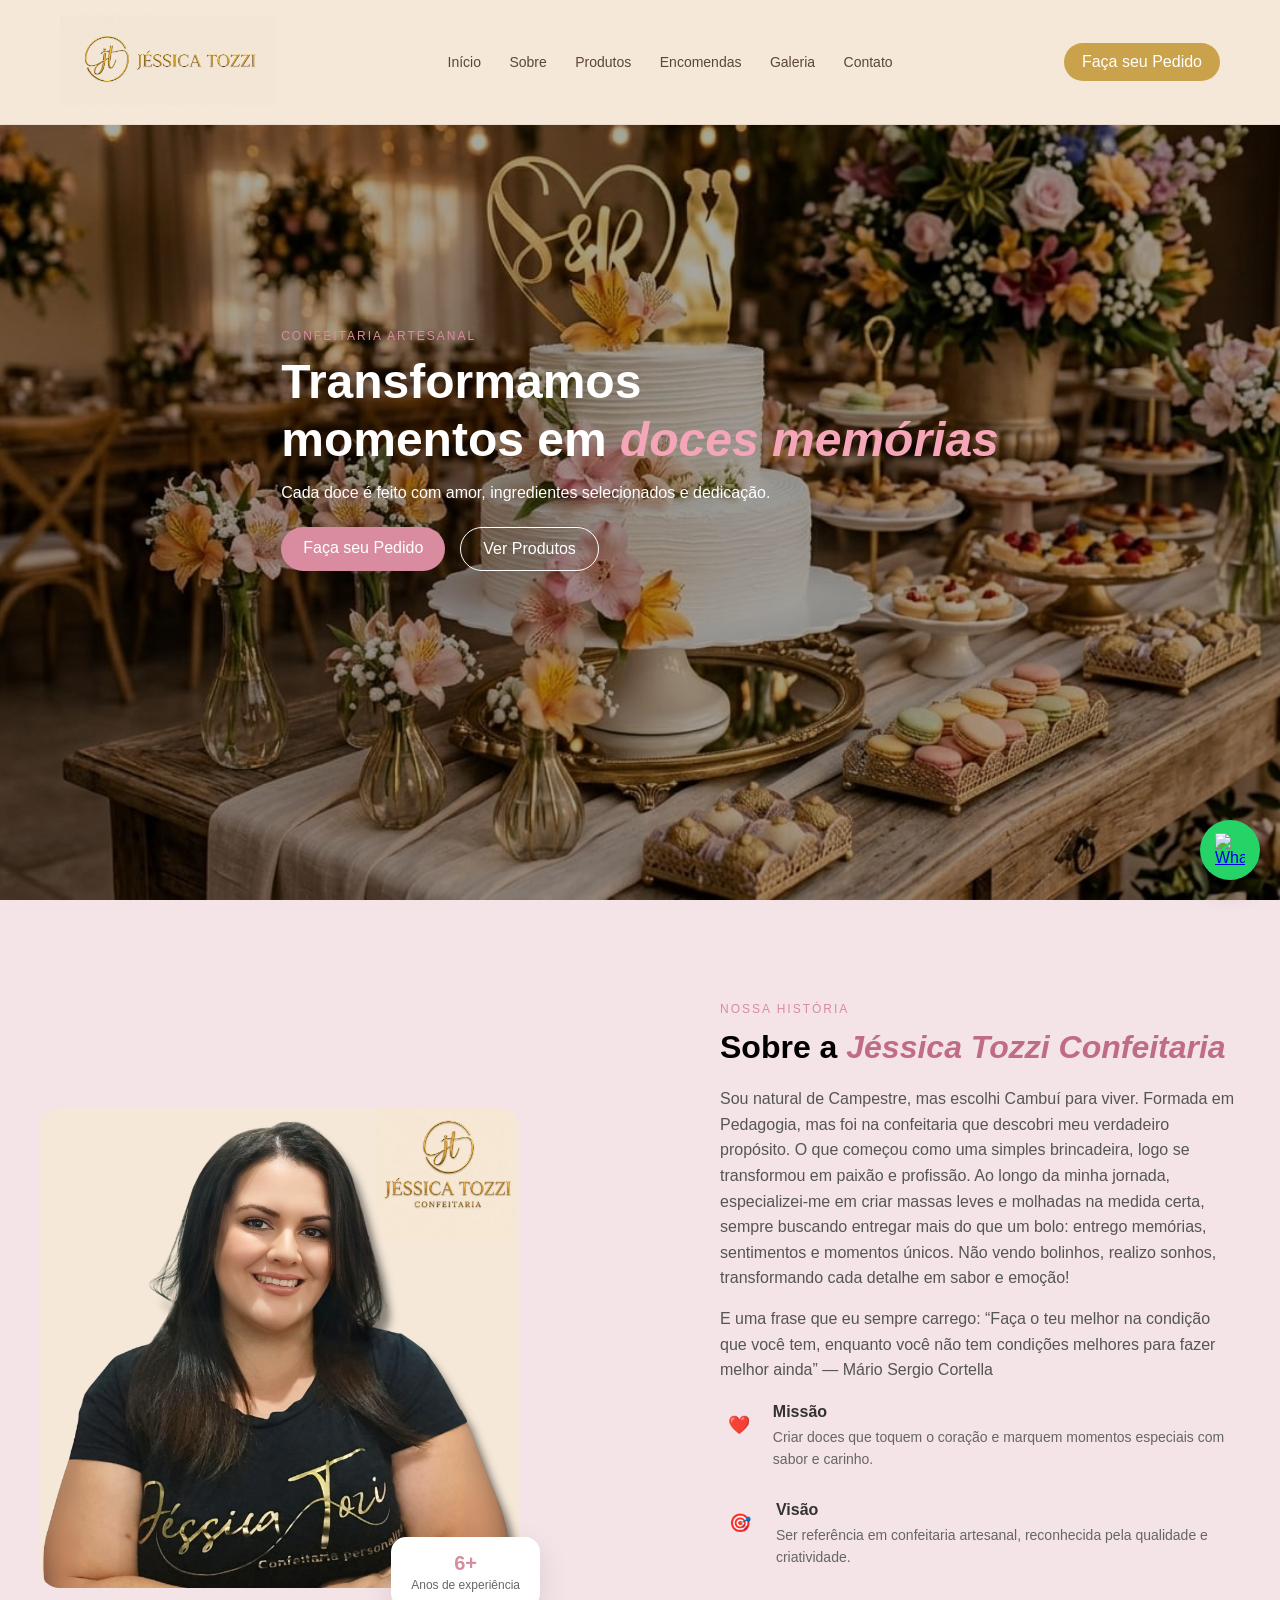
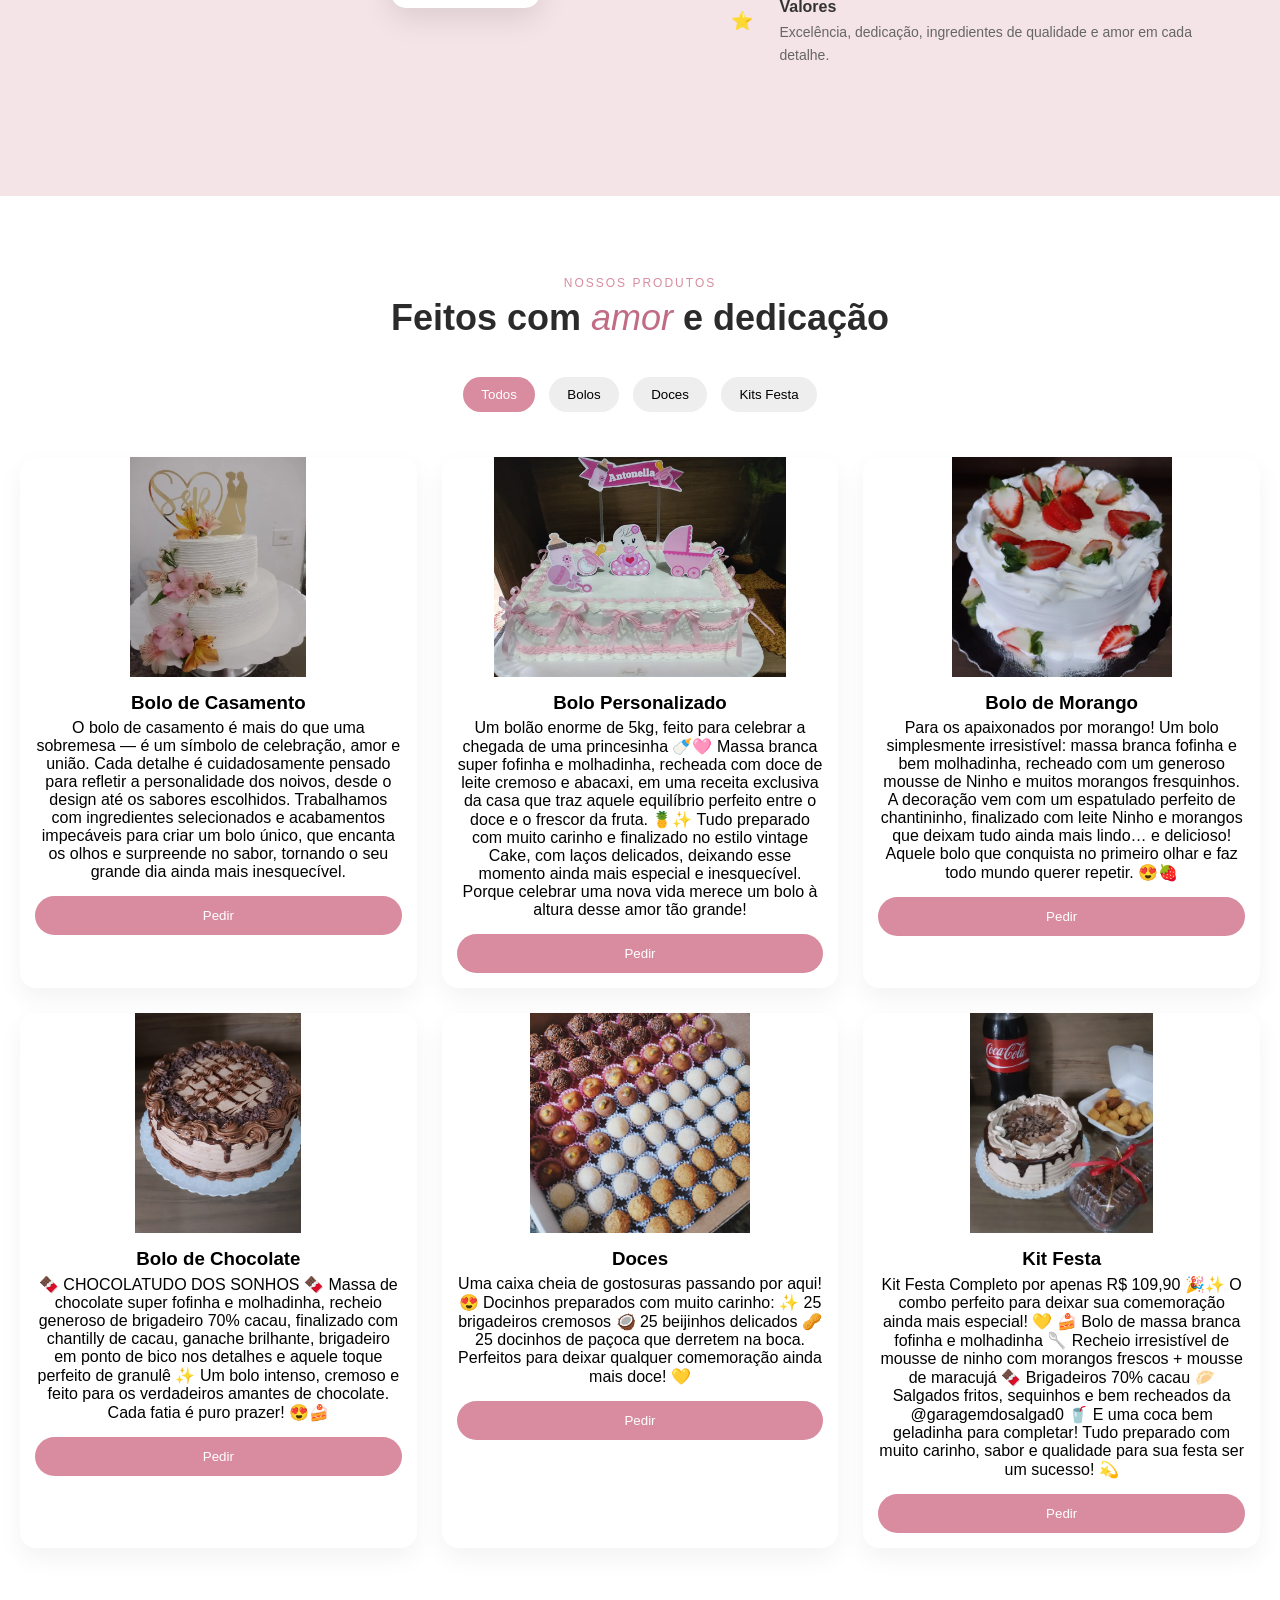
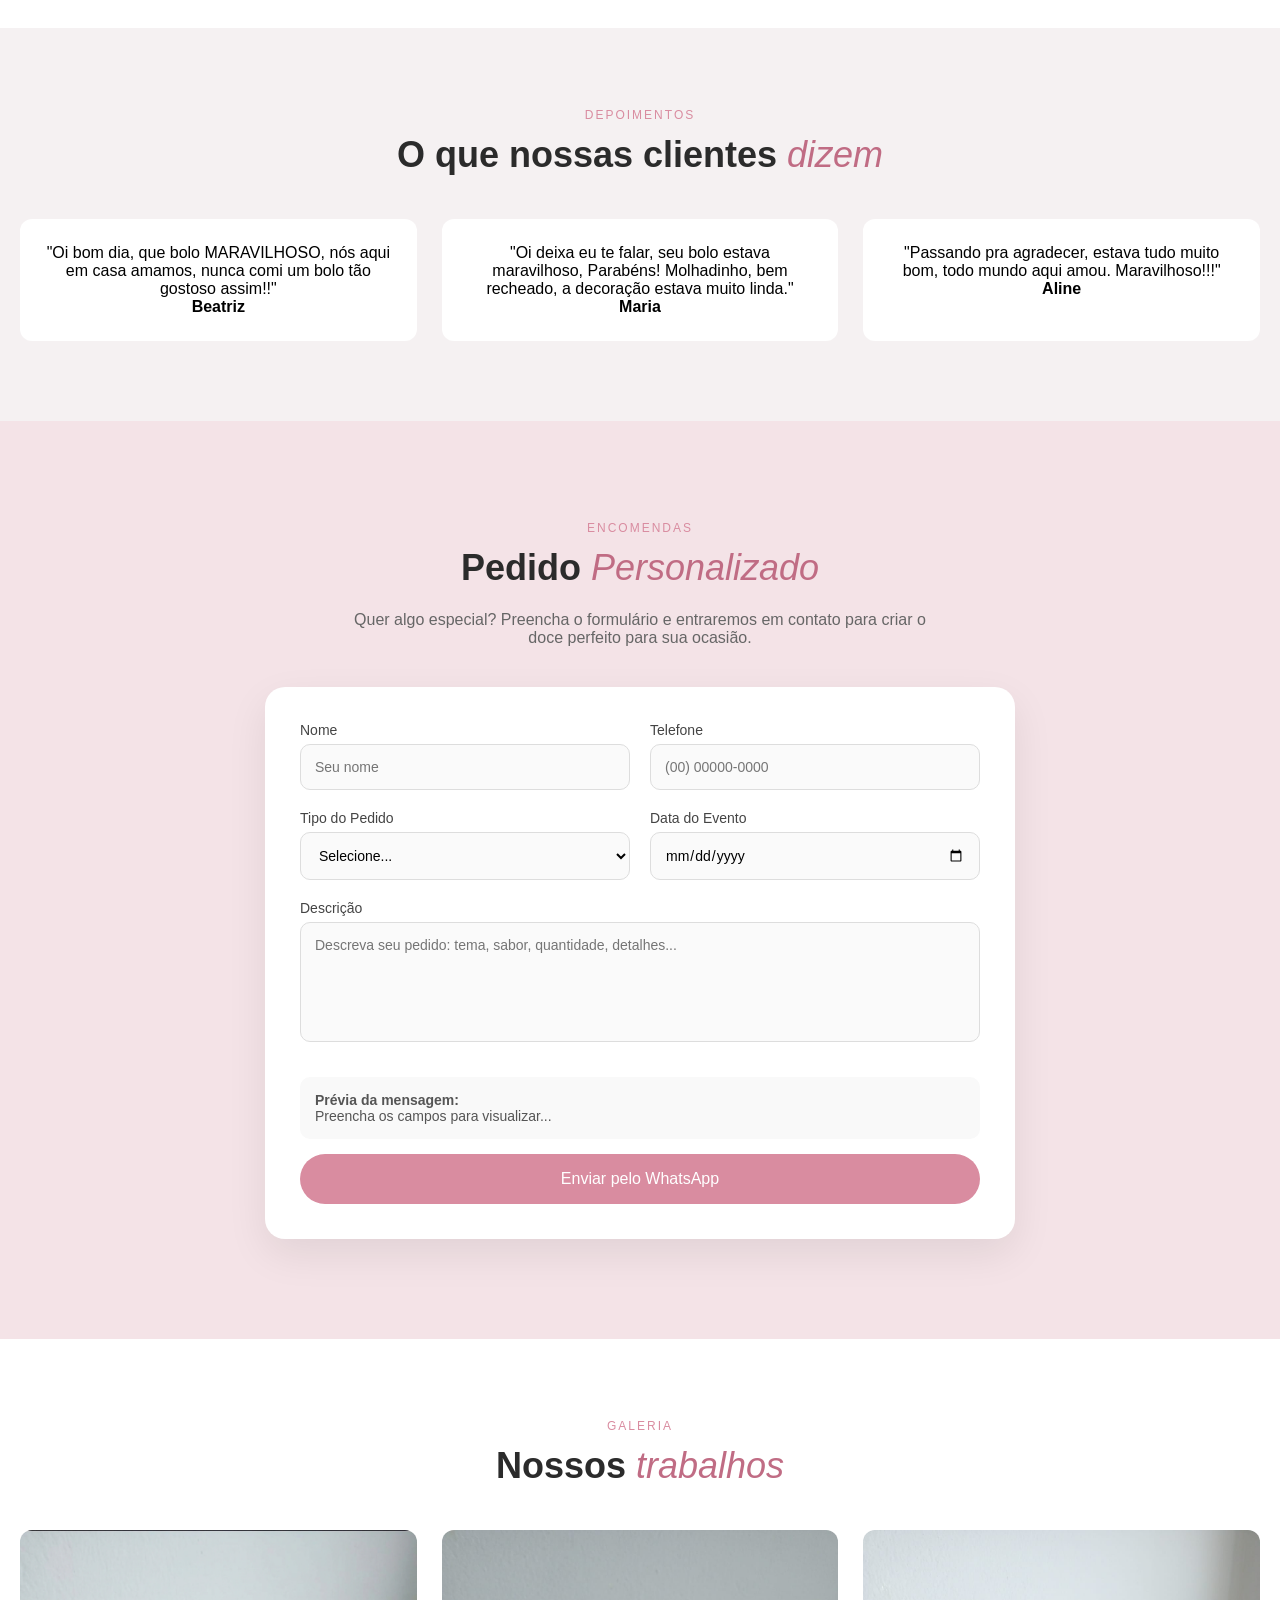
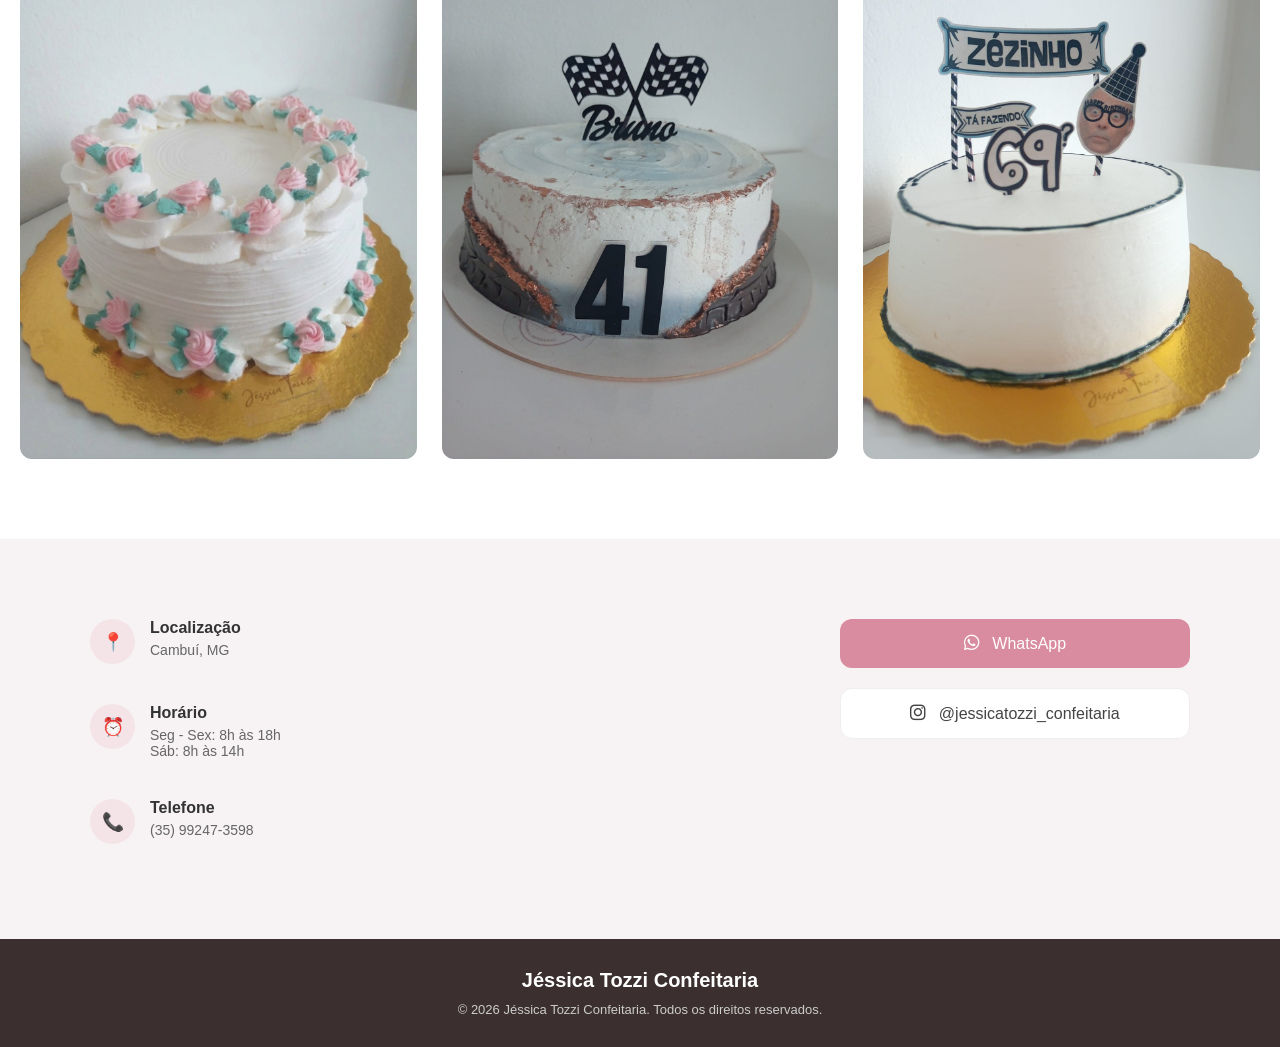
==== index.html @ d7d1e8eb "atualização de nome" ====
<!DOCTYPE html>
<html lang="pt-BR">
<head>
  <meta charset="UTF-8">
  <meta name="viewport" content="width=device-width, initial-scale=1.0">
  <title>Jéssica Tozi Confeitaria</title>

  <link rel="stylesheet" href="./assets/css/style.css">

  <link rel="stylesheet" href="https://cdnjs.cloudflare.com/ajax/libs/font-awesome/6.5.0/css/all.min.css">
</head>

<body>

<header class="header">
  <div class="container-header">
    <div class="logo">
  <img src="./assets/img/logo.jpeg" alt="Jéssica Tozi Confeitaria">
</div>

    <nav class="nav">
      <a href="#inicio">Início</a>
      <a href="#sobre">Sobre</a>
      <a href="#produtos">Produtos</a>
      <a href="#encomendas">Encomendas</a>
      <a href="#galeria">Galeria</a>
      <a href="#contato">Contato</a>
    </nav>

    <a href="https://wa.me/553592473598" target="_blank" class="btn-header">Faça seu Pedido</a>
  </div>
</header>

<section id="inicio" class="hero">
  <div class="overlay"></div>

  <div class="hero-content reveal">
    <p class="tag">CONFEITARIA ARTESANAL</p>

    <h1>Transformamos<br>momentos em <span>doces memórias</span></h1>

    <p class="sub">
      Cada doce é feito com amor, ingredientes selecionados e dedicação.
    </p>

    <div class="hero-buttons">
      <a href="https://wa.me/553592473598" target="_blank" class="btn-primary">Faça seu Pedido</a>
      <a href="#produtos" class="btn-outline">Ver Produtos</a>
    </div>
  </div>
</section>

<!-- SOBRE -->
<section id="sobre" class="sobre reveal">
  <div class="container sobre-content">

    <!-- IMAGEM -->
    <div class="sobre-img">
      <img src="./assets/img/jessica-tozzi-confeitaria3.png" alt="Confeiteira">

      <div class="badge">
        <strong>6+</strong>
        <span>Anos de experiência</span>
      </div>
    </div>

    <!-- TEXTO -->
    <div class="sobre-text">
      <p class="tag">NOSSA HISTÓRIA</p>

      <h2>
        Sobre a <span>Jéssica Tozzi Confeitaria</span>
      </h2>

      <p>
        Sou natural de Campestre, mas escolhi Cambuí para viver.
Formada em Pedagogia, mas foi na confeitaria que descobri meu verdadeiro propósito.
O que começou como uma simples brincadeira, logo se transformou em paixão e profissão.
Ao longo da minha jornada, especializei-me em criar massas leves e molhadas na medida certa, sempre buscando entregar mais do que um bolo: entrego memórias, sentimentos e momentos únicos.
Não vendo bolinhos, realizo sonhos, transformando cada detalhe em sabor e emoção!
      </p>

      <p>
        E uma frase que eu sempre carrego:
“Faça o teu melhor na condição que você tem, enquanto você não tem condições melhores para fazer melhor ainda” — Mário Sergio Cortella
      </p>

      <!-- ITENS -->
      <div class="info-box">

        <div class="info-item">
          <div class="icon">❤️</div>
          <div>
            <h4>Missão</h4>
            <p>Criar doces que toquem o coração e marquem momentos especiais com sabor e carinho.</p>
          </div>
        </div>

        <div class="info-item">
          <div class="icon">🎯</div>
          <div>
            <h4>Visão</h4>
            <p>Ser referência em confeitaria artesanal, reconhecida pela qualidade e criatividade.</p>
          </div>
        </div>

        <div class="info-item">
          <div class="icon">⭐</div>
          <div>
            <h4>Valores</h4>
            <p>Excelência, dedicação, ingredientes de qualidade e amor em cada detalhe.</p>
          </div>
        </div>

      </div>
    </div>

  </div>
</section>

<section id="produtos" class="produtos reveal">
  <div class="container">
  <p class="tag center">NOSSOS PRODUTOS</p>
<h2 class="titulo center">
  Feitos com <span>amor</span> e dedicação
</h2>

    <div class="filtros">
  <button class="filtro-btn active" data-filtro="todos">Todos</button>
  <button class="filtro-btn" data-filtro="bolos">Bolos</button>
  <button class="filtro-btn" data-filtro="doces">Doces</button>
  <button class="filtro-btn" data-filtro="kits">Kits Festa</button>
</div>

    <div class="grid">
      <div class="card" data-categoria="bolos">
        <img src="./assets/img/bolos/bolo-casamento.jpg">
        <h3>Bolo de Casamento</h3>
        <p>O bolo de casamento é mais do que uma sobremesa — é um símbolo de celebração, amor e união. Cada detalhe é cuidadosamente pensado para refletir a personalidade dos noivos, desde o design até os sabores escolhidos. Trabalhamos com ingredientes selecionados e acabamentos impecáveis para criar um bolo único, que encanta os olhos e surpreende no sabor, tornando o seu grande dia ainda mais inesquecível.</p>
        <a href="https://wa.me/553592473598" target="_blank">
          <button>Pedir</button>
        </a>
      </div>

      <div class="card" data-categoria="bolos">
        <img src="./assets/img/bolos/bolo-personalizado.jpg">
        <h3>Bolo Personalizado</h3>
        <p>Um bolão enorme de 5kg, feito para celebrar a chegada de uma princesinha 🍼🩷
Massa branca super fofinha e molhadinha, recheada com doce de leite cremoso e abacaxi, em uma receita exclusiva da casa que traz aquele equilíbrio perfeito entre o doce e o frescor da fruta. 🍍✨
Tudo preparado com muito carinho e finalizado no estilo vintage Cake, com laços delicados, deixando esse momento ainda mais especial e inesquecível.
Porque celebrar uma nova vida merece um bolo à altura desse amor tão grande!</p>
        <a href="https://wa.me/553592473598" target="_blank">
          <button>Pedir</button>
        </a>
      </div>


      <div class="card" data-categoria="bolos">
        <img src="./assets/img/bolos/bolo-morango.jpg">
        <h3>Bolo de Morango</h3>
        <p>Para os apaixonados por morango!
Um bolo simplesmente irresistível: massa branca fofinha e bem molhadinha, recheado com um generoso mousse de Ninho e muitos morangos fresquinhos.
A decoração vem com um espatulado perfeito de chantininho, finalizado com leite Ninho e morangos que deixam tudo ainda mais lindo… e delicioso!
Aquele bolo que conquista no primeiro olhar e faz todo mundo querer repetir. 😍🍓</p>
        <a href="https://wa.me/553592473598" target="_blank">
          <button>Pedir</button>
        </a>
      </div>

      <div class="card" data-categoria="bolos">
        <img src="./assets/img/bolos/bolo-chocolate.jpg">
        <h3>Bolo de Chocolate</h3>
        <p>🍫 CHOCOLATUDO DOS SONHOS 🍫
Massa de chocolate super fofinha e molhadinha, recheio generoso de brigadeiro 70% cacau, finalizado com chantilly de cacau, ganache brilhante, brigadeiro em ponto de bico nos detalhes e aquele toque perfeito de granulê ✨
Um bolo intenso, cremoso e feito para os verdadeiros amantes de chocolate. Cada fatia é puro prazer! 😍🍰</p>
        <a href="https://wa.me/553592473598" target="_blank">
          <button>Pedir</button>
        </a>
      </div>

        <div class="card" data-categoria="doces">
        <img src="./assets/img/doces/doces2.jpg">
        <h3>Doces</h3>
        <p>Uma caixa cheia de gostosuras passando por aqui! 😍
Docinhos preparados com muito carinho:
✨ 25 brigadeiros cremosos
🥥 25 beijinhos delicados
🥜 25 docinhos de paçoca que derretem na boca.
Perfeitos para deixar qualquer comemoração ainda mais doce! 💛</p>
        <a href="https://wa.me/553592473598" target="_blank">
          <button>Pedir</button>
        </a>
      </div>

      <div class="card" data-categoria="kits">
        <img src="./assets/img/kit-festa/kit-festa.jpg">
        <h3>Kit Festa</h3>
        <p>Kit Festa Completo por apenas R$ 109,90 🎉✨
O combo perfeito para deixar sua comemoração ainda mais especial! 💛
🍰 Bolo de massa branca fofinha e molhadinha
🥄 Recheio irresistível de mousse de ninho com morangos frescos + mousse de maracujá
🍫 Brigadeiros 70% cacau
🥟 Salgados fritos, sequinhos e bem recheados da @garagemdosalgad0
🥤 E uma coca bem geladinha para completar!
Tudo preparado com muito carinho, sabor e qualidade para sua festa ser um sucesso! 💫</p>
        <a href="https://wa.me/553592473598" target="_blank">
          <button>Pedir</button>
        </a>
      </div>
    </div>
  </div>
</section>

<section class="depoimentos reveal">
  <div class="container">
    <P class="tag center">DEPOIMENTOS</P>
    <h2 class="titulo center">
  O que nossas clientes <span>dizem</span> 
</h2>

    <div class="grid">
      <div class="depoimento-card">
        <p>"Oi bom dia, que bolo MARAVILHOSO, nós aqui em casa amamos, nunca comi um bolo tão gostoso assim!!"</p>
        <strong>Beatriz</strong>
      </div>

      <div class="depoimento-card">
        <p>"Oi deixa eu te falar, seu bolo estava maravilhoso, Parabéns! Molhadinho, bem recheado, a decoração estava muito linda."</p>
        <strong>Maria</strong>
      </div>

      <div class="depoimento-card">
        <p>"Passando pra agradecer, estava tudo muito bom, todo mundo aqui amou. Maravilhoso!!!"</p>
        <strong>Aline</strong>
      </div>
    </div>
  </div>
</section>

<section id="encomendas" class="encomendas reveal">
  <div class="container">

    <p class="tag center">ENCOMENDAS</p>
    <h2 class="titulo center">Pedido <span>Personalizado</span></h2>

    <p class="sub center">
      Quer algo especial? Preencha o formulário e entraremos em contato para criar o doce perfeito para sua ocasião.
    </p>

<form class="form">

  <div class="form-row">
    <div class="input-group">
      <label>Nome</label>
      <input type="text" id="nome" placeholder="Seu nome">
    </div>

    <div class="input-group">
      <label>Telefone</label>
      <input type="tel" id="telefone" placeholder="(00) 00000-0000">
    </div>
  </div>

  <div class="form-row">
    <div class="input-group">
      <label>Tipo do Pedido</label>
      <select id="tipo">
        <option value="">Selecione...</option>
        <option>Bolo</option>
        <option>Doces</option>
        <option>Kits</option>
      </select>
    </div>

    <div class="input-group">
      <label>Data do Evento</label>
      <input type="date" id="data">
    </div>
  </div>

  <div class="input-group">
    <label>Descrição</label>
    <textarea id="descricao" placeholder="Descreva seu pedido: tema, sabor, quantidade, detalhes..."></textarea>
  </div>

  <!-- PREVIEW DA MENSAGEM -->
  <div id="preview" style="
    margin: 15px 0;
    padding: 15px;
    background: #f9f9f9;
    border-radius: 10px;
    font-size: 14px;
    color: #555;
    text-align: left;
  ">
    <strong>Prévia da mensagem:</strong><br>
    Preencha os campos para visualizar...
  </div>

  <button type="button" class="btn-form" onclick="enviarWhatsApp()">
    Enviar pelo WhatsApp
  </button>

</form>

  </div>
</section>

<section id="galeria" class="galeria reveal">
  <div class="container">
    <p class="tag center">GALERIA</p>
    <h2 class="titulo center">Nossos <span>trabalhos</span></h2>

    <div class="grid">
      <img src="./assets/img/nossos-trabalhos/bolo-flor.png">
      <img src="./assets/img/nossos-trabalhos/bolo2.jpeg">
      <img src="./assets/img/nossos-trabalhos/bolo4.jpeg">
    </div>
  </div>
</section>

<a href="https://wa.me/553592473598?text=Olá,%20gostaria%20de%20fazer%20um%20pedido!" 
   class="whatsapp-float" 
   target="_blank">

  <img src="https://cdn-icons-png.flaticon.com/512/733/733585.png" alt="WhatsApp">

</a>

<!-- CONTATO -->
<section id="contato" class="contato reveal">
  <div class="container contato-content">

    <!-- LADO ESQUERDO -->
    <div class="contato-info">

      <div class="info-item">
        <div class="icon">📍</div>
        <div>
          <h4>Localização</h4>
          <p>Cambuí, MG</p>
        </div>
      </div>

      <div class="info-item">
        <div class="icon">⏰</div>
        <div>
          <h4>Horário</h4>
          <p>Seg - Sex: 8h às 18h</p>
          <p>Sáb: 8h às 14h</p>
        </div>
      </div>

      <div class="info-item">
        <div class="icon">📞</div>
        <div>
          <h4>Telefone</h4>
          <p>(35) 99247-3598</p>
        </div>
      </div>

    </div>

    <!-- LADO DIREITO -->
    <div class="contato-acoes">

      <a href="https://wa.me/5535992473598" target="_blank" class="btn-whatsapp">
  <i class="fa-brands fa-whatsapp"></i> WhatsApp
</a>

  <a href="https://www.instagram.com/jessicatozzi_confeitaria/" class="btn-instagram">
  <i class="fa-brands fa-instagram"></i> @jessicatozzi_confeitaria
</a>

    </div>

  </div>
</section>

<!-- FOOTER -->
<footer class="footer">
  <h3>Jéssica Tozzi Confeitaria</h3>
  <p>© 2026 Jéssica Tozzi Confeitaria. Todos os direitos reservados.</p>
</footer>

<script>

// ==========================
// ANIMAÇÕES + HEADER + CARDS
// ==========================
function handleScroll() {

  // REVEAL
  document.querySelectorAll('.reveal').forEach(el => {
    if (el.getBoundingClientRect().top < window.innerHeight - 100) {
      el.classList.add('active');
    }
  });

  // CARDS (efeito cascata)
  document.querySelectorAll('.card').forEach((card, index) => {
    const top = card.getBoundingClientRect().top;

    if (top < window.innerHeight - 50) {
      setTimeout(() => {
        card.classList.add('show');
      }, index * 120);
    }
  });

  // HEADER
  const header = document.querySelector(".header");

  if (window.scrollY > 50) {
    header.classList.add("scrolled");
  } else {
    header.classList.remove("scrolled");
  }
  window.addEventListener("scroll", function() {
  const header = document.querySelector(".header");

  if (window.scrollY > 50) {
    header.classList.add("scrolled");
  } else {
    header.classList.remove("scrolled");
  }
});
}

window.addEventListener('scroll', handleScroll);
window.addEventListener('load', handleScroll);


// ==========================
// FILTRO DE PRODUTOS
// ==========================
const botoes = document.querySelectorAll(".filtro-btn");
const cards = document.querySelectorAll(".card");

botoes.forEach(botao => {
  botao.addEventListener("click", () => {

    botoes.forEach(btn => btn.classList.remove("active"));
    botao.classList.add("active");

    const filtro = botao.getAttribute("data-filtro");

    cards.forEach(card => {
      const categoria = card.getAttribute("data-categoria");

      card.style.display =
        (filtro === "todos" || filtro === categoria)
        ? "block"
        : "none";
    });

  });
});


// ==========================
// WHATSAPP (FORMULÁRIO)
// ==========================
const nome = document.getElementById("nome");
const telefone = document.getElementById("telefone");
const tipo = document.getElementById("tipo");
const data = document.getElementById("data");
const descricao = document.getElementById("descricao");
const preview = document.getElementById("preview");

function atualizarPreview() {
  preview.innerHTML = `
    <strong>Prévia da mensagem:</strong><br>
    👤 Nome: ${nome.value || "-"}<br>
    📞 Telefone: ${telefone.value || "-"}<br>
    🎂 Tipo: ${tipo.value || "-"}<br>
    📅 Data: ${data.value || "-"}<br>
    📝 ${descricao.value || "-"}
  `;
}

// Atualiza enquanto digita
[nome, telefone, tipo, data, descricao].forEach(campo => {
  campo.addEventListener("input", atualizarPreview);
});

// Enviar WhatsApp
function enviarWhatsApp() {
  const mensagem = `Olá! Gostaria de fazer um pedido:

👤 Nome: ${nome.value}
📞 Telefone: ${telefone.value}
🎂 Tipo: ${tipo.value}
📅 Data: ${data.value}
📝 Detalhes: ${descricao.value}`;

  const numero = "553592473598";
  const url = `https://wa.me/${numero}?text=${encodeURIComponent(mensagem)}`;

  window.open(url, '_blank');
}

</script>


</body>
</html>
---- assets/css/style.css ----
/* =======================
   VARIÁVEIS GLOBAIS
======================= */
:root {
  --rosa: #d98ca0;
  --rosa-forte: #c06c84;
  --rosa-claro: #f4e3e7;
  --branco: #ffffff;
  --cinza: #666;
}

/* =======================
   RESET GLOBAL
======================= */
* {
  margin: 0;
  padding: 0;
  box-sizing: border-box;
  font-family: 'Segoe UI', sans-serif;
}

html {
  scroll-behavior: smooth;
}

html {
  scroll-behavior: smooth;
}

/* =======================
   HEADER
======================= */
.header {
  position: fixed;
  width: 100%;
  top: 0;
  z-index: 1000;
  background: #f5e8d8; /* bege elegante */
  border-bottom: 1px solid rgba(0,0,0,0.05);
}

.header.scrolled {
  background: #f5e8d8;
  box-shadow: 0 5px 20px rgba(0,0,0,0.08);
}

.container-header {
  max-width: 1200px;
  margin: auto;
  display: flex;
  justify-content: space-between;
  align-items: center;
  padding: 15px 20px;
}

.logo img {
  height: 90px;
  object-fit: contain;
}

.nav a {
  margin: 0 12px;
  text-decoration: none;
  color: #5a4634;
  font-size: 14px;
  transition: 0.3s;
}

.nav a:hover {
color: #c9a24b; /* dourado */
}

.btn-header {
  background: #c9a24b;
  color: white;
  padding: 10px 18px;
  border-radius: 999px;
  text-decoration: none;
  transition: 0.3s;
}

.btn-header:hover {
    background: #b8933f;
  transform: scale(1.05);
  opacity: 0.9;
}


/* =========================
   TÍTULOS PADRÃO (ESTILO LOVABLE)
========================= */

.tag {
  font-size: 12px;
  letter-spacing: 2px;
  color: var(--rosa);
  margin-bottom: 10px;
  text-transform: uppercase;
}

/* TÍTULO PRINCIPAL */
.titulo {
  font-size: 36px;
  font-weight: 600;
  color: #2b2b2b;
  line-height: 1.3;
}

/* PALAVRA EM DESTAQUE */
.titulo span {
  color: var(--rosa-forte);
  font-style: italic;
  font-weight: 500;
}

/* CENTRALIZAÇÃO */
.center {
  text-align: center;
}

/* ESPAÇAMENTO PADRÃO DAS SEÇÕES */
section h2 {
  margin-bottom: 20px;
}

.produtos .titulo {
  margin-bottom: 10px;
}

.produtos .tag {
  margin-bottom: 5px;
}


/* =======================
   HERO
======================= */
.hero {
  height: 100vh;
  background: url('../img/foto-confeitaria.jpeg') center center/cover no-repeat;
  display: flex;
  align-items: center;
  position: relative;
  padding: 0;
  margin: 0;
}

.overlay {
  position: absolute;
  top: 0;
  left: 0;
  width: 100%;
  height: 100%;
  background: rgba(0,0,0,0.35);
}

body {
  overflow-x: hidden;
}

.hero-content {
  position: relative;
  max-width: 1200px;
  margin: auto;
  color: white;
  z-index: 2;
  padding: 0 20px;
}

.hero h1 {
  font-size: 3rem;
  line-height: 1.2;
}

.hero h1 span {
  color: #f4a6b8;
  font-style: italic;
}

.sub {
  margin-top: 15px;
  max-width: 500px;
}

/* BOTÕES */
.hero-buttons {
  margin-top: 25px;
  display: flex;
  gap: 15px;
}

.btn-primary,
.card button {
  background: var(--rosa);
  color: white;
  padding: 12px 22px;
  border-radius: 999px;
  text-decoration: none;
  border: none;
  cursor: pointer;
  transition: 0.3s;
}

.btn-outline {
  border: 1px solid white;
  padding: 12px 22px;
  border-radius: 999px;
  color: white;
  text-decoration: none;
}

.btn-primary:hover,
.card button:hover {
  transform: scale(1.05);
  opacity: 0.9;
}

.btn-primary:active,
.btn-header:active,
.btn-form:active {
  transform: scale(0.95);
}

/* =======================
   SOBRE
======================= */
.sobre {
  background: var(--rosa-claro);
  padding: 80px 20px;
}

.sobre-content {
  display: flex;
  align-items: center;
  justify-content: space-between;
  gap: 50px;
  max-width: 1200px;
  margin: auto;
  flex-wrap: wrap;
}

.sobre-img img {
  width: 450px;
  border-radius: 16px;
}

.sobre-text {
  max-width: 500px;
}

/* =========================
   SOBRE - ESTILO PREMIUM (LOVABLE)
========================= */

.sobre {
  background: var(--rosa-claro);
  padding: 100px 20px;
}

.sobre-content {
  display: flex;
  align-items: center;
  justify-content: space-between;
  gap: 60px;
  max-width: 1200px;
  margin: auto;
  flex-wrap: wrap;
}

/* IMAGEM */
.sobre-img {
  position: relative;
}

.sobre-img img {
  width: 480px;
  border-radius: 20px;
  display: block;
}

/* BADGE */
.badge {
  position: absolute;
  bottom: -20px;
  right: -20px;
  background: white;
  padding: 15px 20px;
  border-radius: 15px;
  box-shadow: 0 10px 30px rgba(0,0,0,0.1);
  text-align: center;
}

.badge strong {
  color: var(--rosa);
  font-size: 20px;
  display: block;
}

.badge span {
  font-size: 12px;
  color: var(--cinza);
}

/* TEXTO */
.sobre-text {
  max-width: 520px;
}

.sobre-text .tag {
  color: var(--rosa);
  letter-spacing: 2px;
  font-size: 12px;
  margin-bottom: 10px;
}

.sobre-text h2 {
  font-size: 32px;
  margin-bottom: 20px;
}

.sobre-text h2 span {
  color: var(--rosa-forte);
  font-style: italic;
}

.sobre-text p {
  margin-bottom: 15px;
  color: #555;
  line-height: 1.6;
}

/* ITENS (MISSÃO, VISÃO, VALORES) */
.info-box {
  margin-top: 20px;
}

.info-item {
  display: flex;
  align-items: flex-start;
  gap: 15px;
  margin-bottom: 15px;
}

.icon {
  background: #ffe6ec;
  color: var(--rosa);
  width: 40px;
  height: 40px;
  border-radius: 50%;
  display: flex;
  align-items: center;
  justify-content: center;
  font-size: 18px;
}

.info-item h4 {
  margin-bottom: 5px;
  color: #333;
}

.info-item p {
  font-size: 14px;
  color: var(--cinza);
}

/* RESPONSIVO */
@media (max-width: 768px) {
  .sobre-content {
    flex-direction: column;
    text-align: center;
  }

  .sobre-img img {
    width: 100%;
  }

  .badge {
    right: 10px;
    bottom: -15px;
  }

  .info-item {
    flex-direction: column;
    align-items: center;
  }
}

/* =======================
   GRID PADRÃO
======================= */
.grid {
  display: grid;
  grid-template-columns: repeat(3, 1fr);
  gap: 25px;
  margin-top: 40px;
}

/* CENTRALIZAÇÃO */
.center {
  text-align: center;
}

/* =======================
   PRODUTOS
======================= */
.produtos {
  padding: 80px 20px;
  background: #fff;
  text-align: center;
}

/* =======================
   BNT FILTROS
======================= */

.filtros {
  margin: 30px 0 10px;
}

.filtros button {
  border: none;
  padding: 10px 18px;
  border-radius: 999px;
  margin: 5px;
  background: #eee;
  cursor: pointer;
  transition: 0.3s;
}

.filtros button:hover {
  background: var(--rosa-claro);
}

.filtros button.active {
  background: var(--rosa);
  color: white;
}

/* CARD */
.card {
  background: white;
  border-radius: 16px;
  overflow: hidden;
  box-shadow: 0 10px 25px rgba(0,0,0,0.05);
  transition: 0.3s;
}

.card:hover {
  transform: translateY(-10px);
  box-shadow: 0 20px 40px rgba(0,0,0,0.1);
}

.card img {
  width: 100%;
  height: 220px;
  object-fit: contain;
  background: #fff;
  transition: 0.4s;
    display: flex;
  flex-direction: column;
  justify-content: space-between;
}

.card:hover img {
  transform: scale(1.05);
}

.card h3 {
  padding: 15px 15px 5px;
}

.card p {
  padding: 0 15px;
  flex-grow: 1;
}

.card button {
  margin: 15px;
  width: calc(100% - 30px);
}

.card {
  opacity: 0;
  transform: translateY(40px);
  transition: all 0.6s ease;
}

.card.show {
  opacity: 1;
  transform: translateY(0);
}

/* =======================
   DEPOIMENTOS
======================= */
.depoimentos {
  background: #f5f1f2;
  padding: 80px 20px;
  text-align: center;
}

.depoimento-card {
  background: white;
  padding: 25px;
  border-radius: 12px;
}

/* =========================
   ENCOMENDAS - FORMULÁRIO PREMIUM
========================= */

.encomendas {
  background: var(--rosa-claro);
  padding: 100px 20px;
  text-align: center;
}

.encomendas .sub {
  max-width: 600px;
  margin: 10px auto 0;
  color: #666;
}

/* BOX DO FORM */
.form {
  background: #fff;
  padding: 35px;
  border-radius: 20px;
  margin-top: 40px;
  max-width: 750px;
  margin-left: auto;
  margin-right: auto;
  box-shadow: 0 15px 40px rgba(0,0,0,0.08);
}

/* LINHAS */
.form-row {
  display: flex;
  gap: 20px;
  margin-bottom: 20px;
}

/* GRUPOS */
.input-group {
  flex: 1;
  display: flex;
  flex-direction: column;
  text-align: left;
}

.input-group label {
  font-size: 14px;
  margin-bottom: 6px;
  color: #444;
}

/* INPUTS */
.input-group input,
.input-group select,
.input-group textarea {
  padding: 14px;
  border-radius: 10px;
  border: 1px solid #ddd;
  font-size: 14px;
  outline: none;
  transition: 0.3s;
  background: #fafafa;
}

/* FOCUS (efeito lindo) */
.input-group input:focus,
.input-group select:focus,
.input-group textarea:focus {
  border-color: var(--rosa);
  background: #fff;
  box-shadow: 0 0 0 3px rgba(217,140,160,0.15);
}

/* TEXTAREA */
textarea {
  min-height: 120px;
  resize: none;
  margin-bottom: 20px;
}

/* BOTÃO */
.btn-form {
  width: 100%;
  background: var(--rosa);
  color: white;
  padding: 16px;
  border-radius: 999px;
  border: none;
  font-size: 16px;
  cursor: pointer;
  transition: 0.3s;
}

.btn-form:hover {
  background: var(--rosa-forte);
  transform: translateY(-2px);
}

/* RESPONSIVO */
@media (max-width: 768px) {
  .form-row {
    flex-direction: column;
  }
}

/* =======================
   GALERIA
======================= */
.galeria {
  padding: 80px 20px;
  text-align: center;
}

.galeria img {
  width: 100%;
  border-radius: 12px;
}

/* =======================
   ANIMAÇÕES
======================= */
.reveal {
  opacity: 0;
  transform: translateY(40px);
  transition: all 0.8s ease;
}

.reveal.active {
  opacity: 1;
  transform: translateY(0);
}

/* =======================
   WHATSAPP FLUTUANTE
======================= */
.whatsapp-float {
  position: fixed;
  bottom: 20px;
  right: 20px;
  width: 60px;
  height: 60px;
  background: #25D366;
  border-radius: 50%;
  display: flex;
  align-items: center;
  justify-content: center;
  box-shadow: 0 10px 25px rgba(0,0,0,0.2);
  z-index: 999;
  transition: 0.3s;
}

.whatsapp-float img {
  width: 30px;
}

.whatsapp-float:hover {
  transform: scale(1.1);
}

.whatsapp-float::after {
  content: "Fale conosco";
  position: absolute;
  right: 70px;
  background: #333;
  color: white;
  padding: 6px 10px;
  border-radius: 8px;
  font-size: 12px;
  opacity: 0;
  transition: 0.3s;
}

.whatsapp-float:hover::after {
  opacity: 1;
}

/* =========================
   CONTATO
========================= */
.contato {
  padding: 80px 20px;
  background: #f7f3f4;
}

.contato-content {
  display: flex;
  justify-content: space-between;
  gap: 50px;
  max-width: 1100px;
  margin: auto;
  flex-wrap: wrap;
}

/* LADO ESQUERDO */
.contato-info {
  display: flex;
  flex-direction: column;
  gap: 25px;
}

.info-item {
  display: flex;
  align-items: flex-start;
  gap: 15px;
}

.icon {
  width: 45px;
  height: 45px;
  background: #f4e3e7;
  border-radius: 50%;
  display: flex;
  align-items: center;
  justify-content: center;
  font-size: 18px;
}

.info-item h4 {
  margin-bottom: 5px;
}

.info-item p {
  color: var(--cinza);
  font-size: 14px;
}

/* LADO DIREITO */
.contato-acoes {
  display: flex;
  flex-direction: column;
  gap: 20px;
  width: 350px;
}

/* BOTÃO WHATSAPP */
.btn-whatsapp {
  background: var(--rosa);
  color: white;
  padding: 15px;
  border-radius: 12px;
  text-align: center;
  text-decoration: none;
  font-weight: 500;
  transition: 0.3s;
}

.btn-whatsapp:hover {
  background: var(--rosa-forte);
}

/* BOTÃO INSTAGRAM */
.btn-instagram {
  background: #fff;
  padding: 15px;
  border-radius: 12px;
  text-align: center;
  text-decoration: none;
  color: #444;
  border: 1px solid #eee;
  transition: 0.3s;
}

.btn-instagram:hover {
  background: #f9f9f9;
}

/* =========================
   FOOTER
========================= */
.footer {
  background: #3b2f2f;
  color: white;
  text-align: center;
  padding: 30px 20px;
}

.footer h3 {
  margin-bottom: 10px;
  font-size: 20px;
}

.footer p {
  font-size: 13px;
  color: #ccc;
}

.btn-whatsapp i,
.btn-instagram i {
  margin-right: 8px;
  font-size: 18px;
}

/* =========================
   RESPONSIVO
========================= */
@media (max-width: 768px) {
  .contato-content {
    flex-direction: column;
    align-items: center;
    text-align: center;
  }

  .contato-acoes {
    width: 100%;
  }

.info-item {
  flex-direction: column;
  align-items: center;
  text-align: center;
}
}

.card {
  transition: all 0.3s ease;
}

.card:hover {
  transform: translateY(-10px);
  box-shadow: 0 20px 40px rgba(0,0,0,0.12);
}

.card img {
  transition: transform 0.4s ease;
}

.card:hover img {
  transform: scale(1.05);
}

/* =======================
   RESPONSIVO
======================= */
@media (max-width: 900px) {
  .grid {
    grid-template-columns: 1fr;
  }

  .sobre-content {
    flex-direction: column;
  }
}

/* RESPONSIVO TITULOS*/ 
@media (max-width: 768px) {
  .titulo {
    font-size: 26px;
  }
}

/* =======================
   ANIMAÇÃO AO SCROLL (SUAVE E SEGURA)
======================= */

/* estado inicial */
.reveal {
  opacity: 0;
  transform: translateY(50px);
  transition: opacity 0.8s ease, transform 0.8s ease;
}

/* quando aparece */
.reveal.active {
  opacity: 1;
  transform: translateY(0);
}

/* variações (opcional - deixa mais profissional) */
.reveal-left {
  opacity: 0;
  transform: translateX(-50px);
  transition: all 0.8s ease;
}

.reveal-left.active {
  opacity: 1;
  transform: translateX(0);
}

.reveal-right {
  opacity: 0;
  transform: translateX(50px);
  transition: all 0.8s ease;
}

.reveal-right.active {
  opacity: 1;
  transform: translateX(0);
}

@media (max-width: 768px) {

  .container-header {
    flex-direction: column;
    align-items: center;
    gap: 10px;
  }

  .logo {
    text-align: center;
    font-size: 20px;
  }

  .nav {
    display: flex;
    flex-wrap: wrap;
    justify-content: center;
    gap: 10px;
  }

  .nav a {
    margin: 5px;
    font-size: 13px;
  }

  .btn-header {
    margin-top: 10px;
  }

    .logo img {
    height: 65px;
  }

}
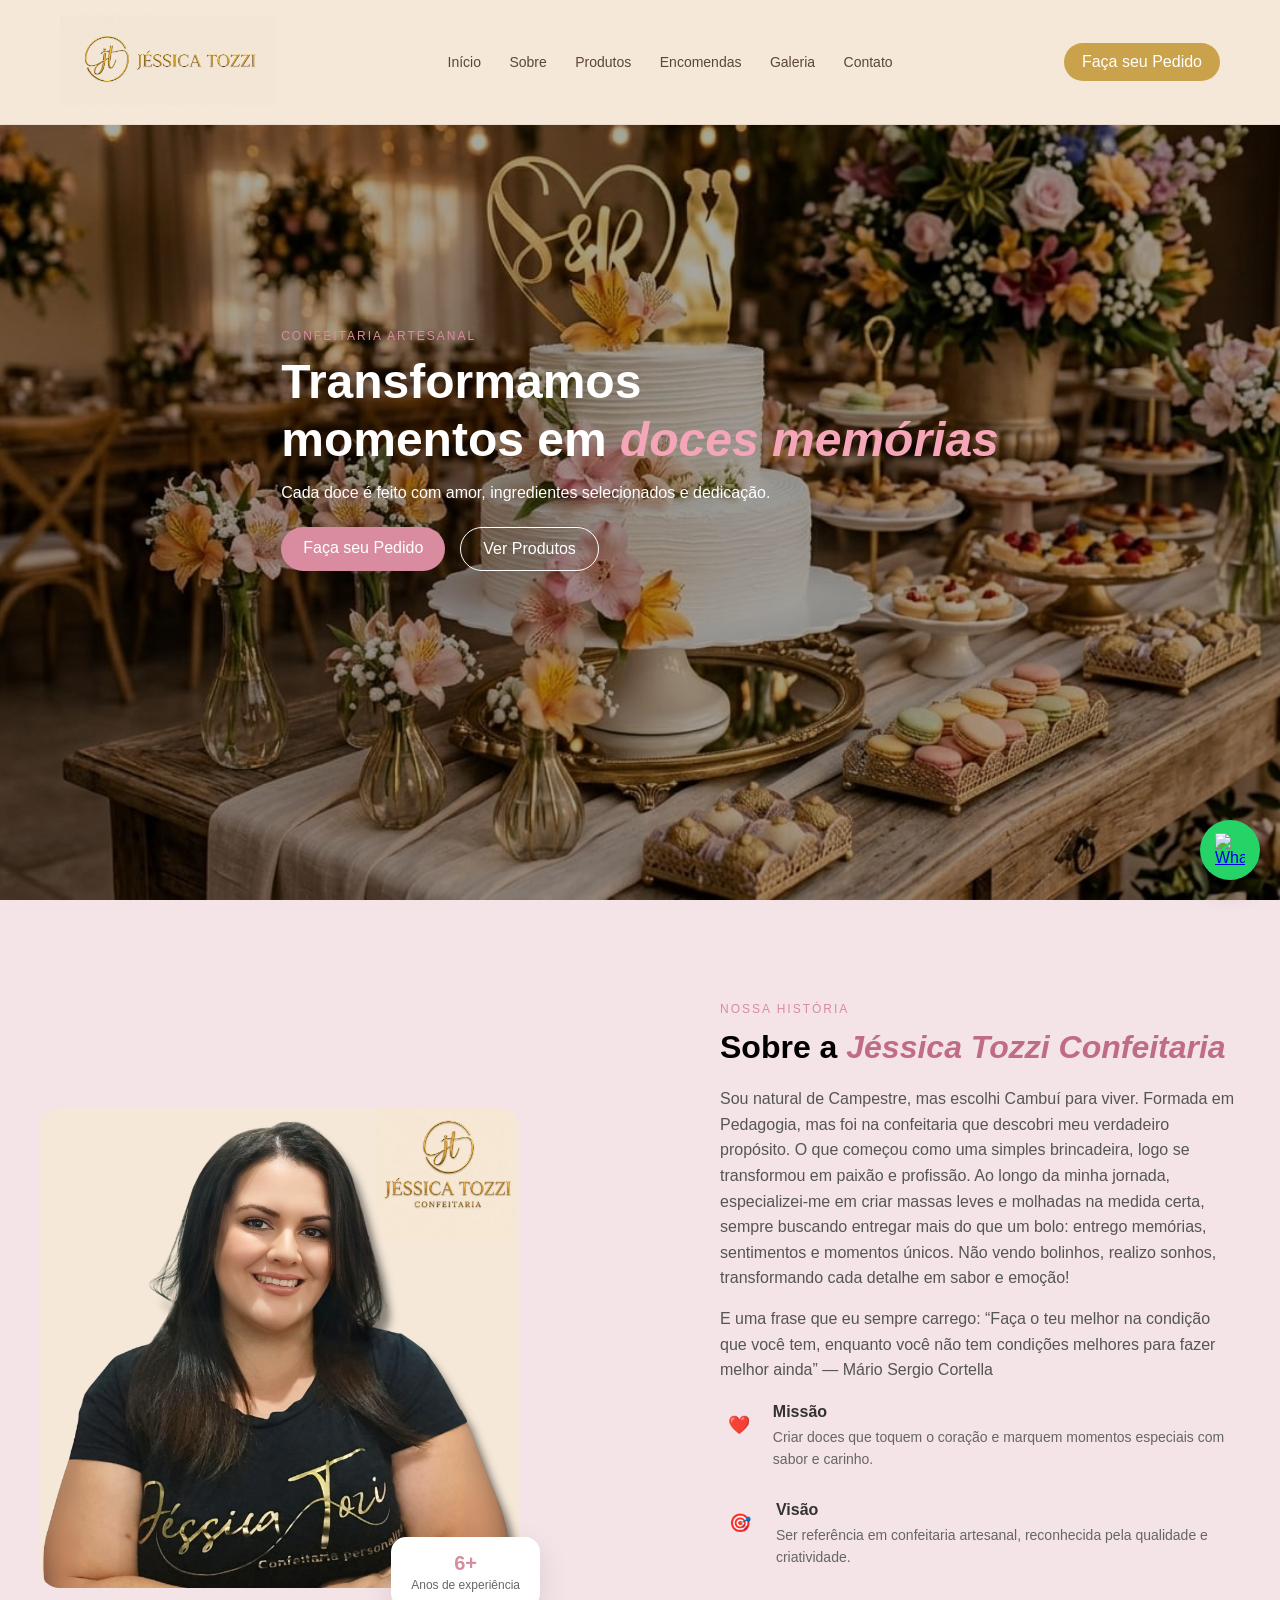
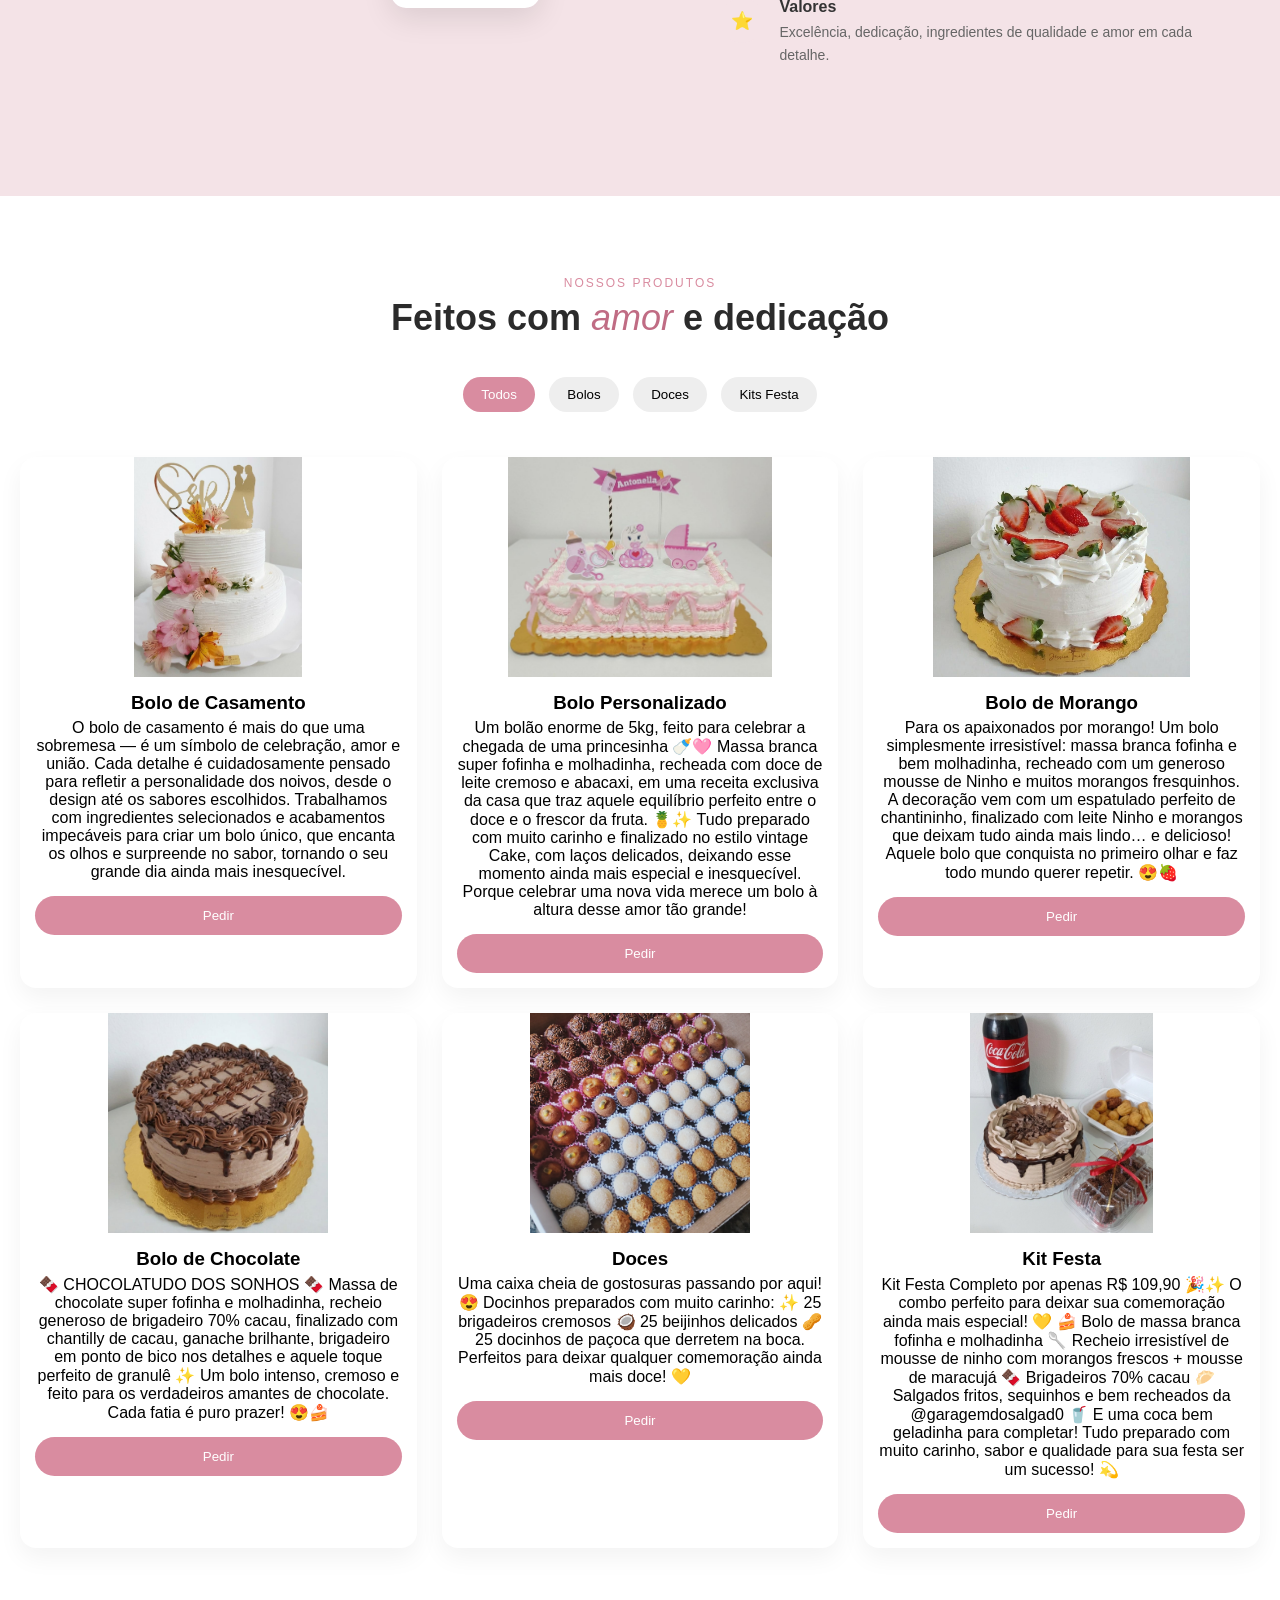
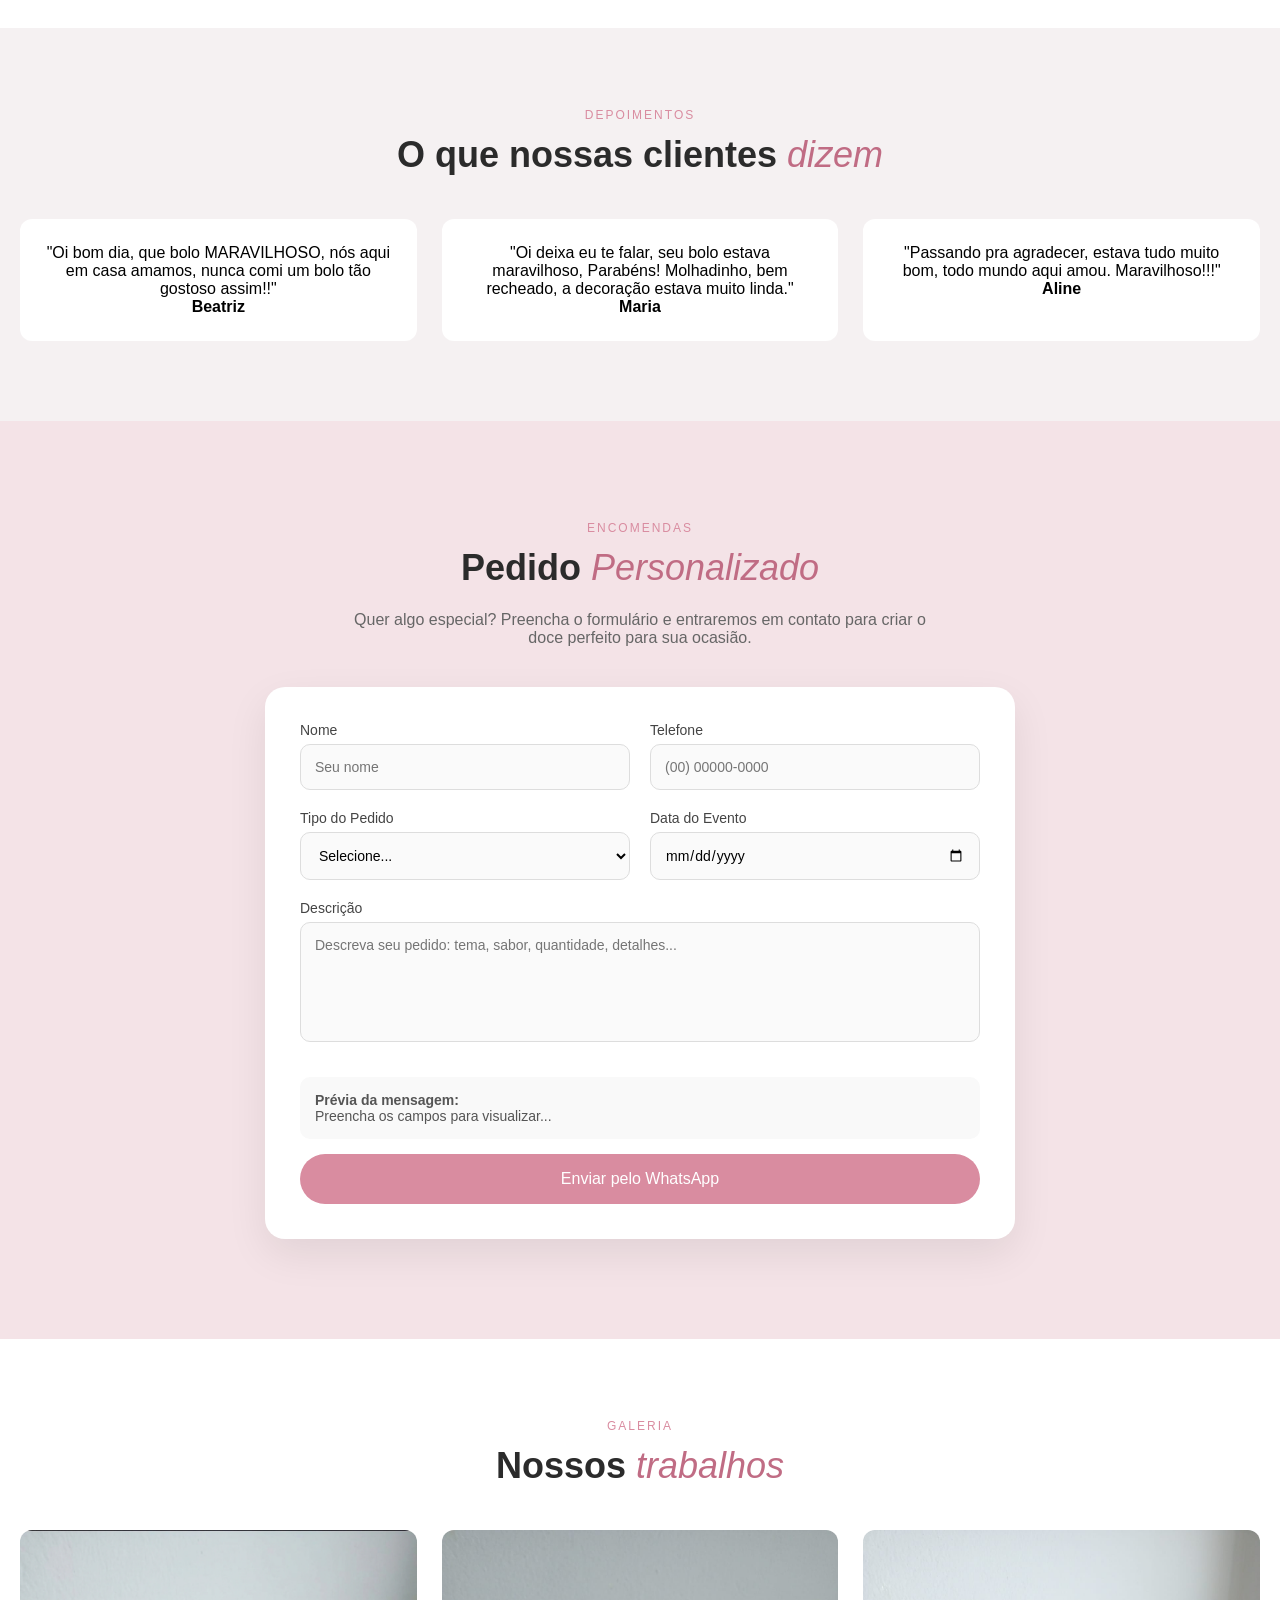
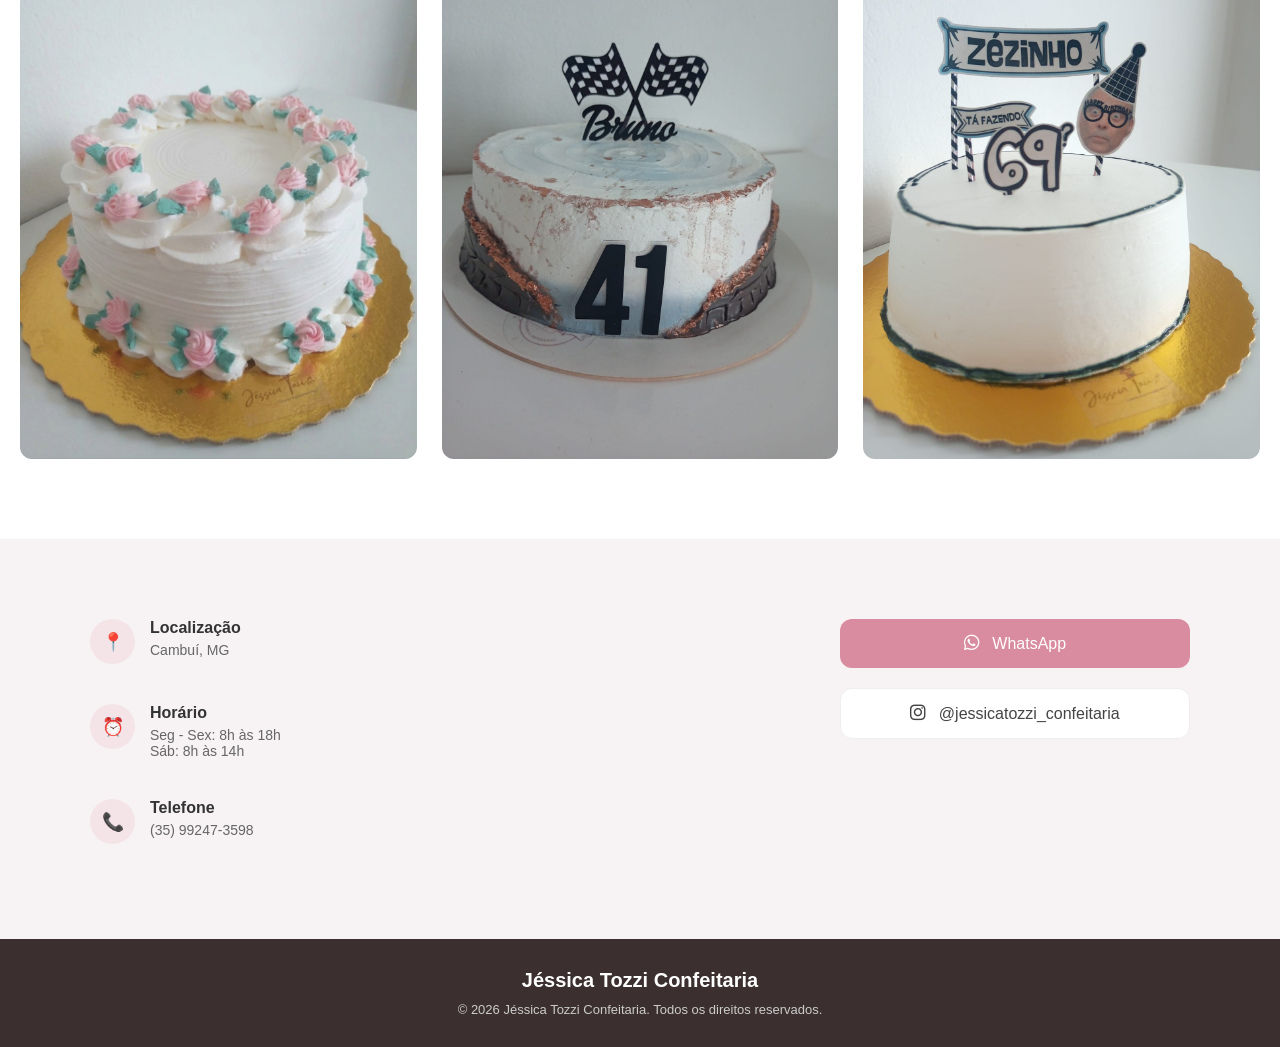
==== commit a59cb8ae: "fotos atualizadas" ====
--- a/index.html
+++ b/index.html
@@ -134,7 +134,7 @@
 
     <div class="grid">
       <div class="card" data-categoria="bolos">
-        <img src="./assets/img/bolos/bolo-casamento.jpg">
+        <img src="./assets/img/bolos/bolo-casamento.jpeg">
         <h3>Bolo de Casamento</h3>
         <p>O bolo de casamento é mais do que uma sobremesa — é um símbolo de celebração, amor e união. Cada detalhe é cuidadosamente pensado para refletir a personalidade dos noivos, desde o design até os sabores escolhidos. Trabalhamos com ingredientes selecionados e acabamentos impecáveis para criar um bolo único, que encanta os olhos e surpreende no sabor, tornando o seu grande dia ainda mais inesquecível.</p>
         <a href="https://wa.me/553592473598" target="_blank">
@@ -143,7 +143,7 @@
       </div>
 
       <div class="card" data-categoria="bolos">
-        <img src="./assets/img/bolos/bolo-personalizado.jpg">
+        <img src="./assets/img/bolos/bolo-personalizado.jpeg">
         <h3>Bolo Personalizado</h3>
         <p>Um bolão enorme de 5kg, feito para celebrar a chegada de uma princesinha 🍼🩷
 Massa branca super fofinha e molhadinha, recheada com doce de leite cremoso e abacaxi, em uma receita exclusiva da casa que traz aquele equilíbrio perfeito entre o doce e o frescor da fruta. 🍍✨
@@ -156,7 +156,7 @@
 
 
       <div class="card" data-categoria="bolos">
-        <img src="./assets/img/bolos/bolo-morango.jpg">
+        <img src="./assets/img/bolos/bolo-morango.jpeg">
         <h3>Bolo de Morango</h3>
         <p>Para os apaixonados por morango!
 Um bolo simplesmente irresistível: massa branca fofinha e bem molhadinha, recheado com um generoso mousse de Ninho e muitos morangos fresquinhos.
@@ -168,7 +168,7 @@
       </div>
 
       <div class="card" data-categoria="bolos">
-        <img src="./assets/img/bolos/bolo-chocolate.jpg">
+        <img src="./assets/img/bolos/bolo-chocolate.jpeg">
         <h3>Bolo de Chocolate</h3>
         <p>🍫 CHOCOLATUDO DOS SONHOS 🍫
 Massa de chocolate super fofinha e molhadinha, recheio generoso de brigadeiro 70% cacau, finalizado com chantilly de cacau, ganache brilhante, brigadeiro em ponto de bico nos detalhes e aquele toque perfeito de granulê ✨
@@ -193,7 +193,7 @@
       </div>
 
       <div class="card" data-categoria="kits">
-        <img src="./assets/img/kit-festa/kit-festa.jpg">
+        <img src="./assets/img/kit-festa/kit-festa.jpeg">
         <h3>Kit Festa</h3>
         <p>Kit Festa Completo por apenas R$ 109,90 🎉✨
 O combo perfeito para deixar sua comemoração ainda mais especial! 💛
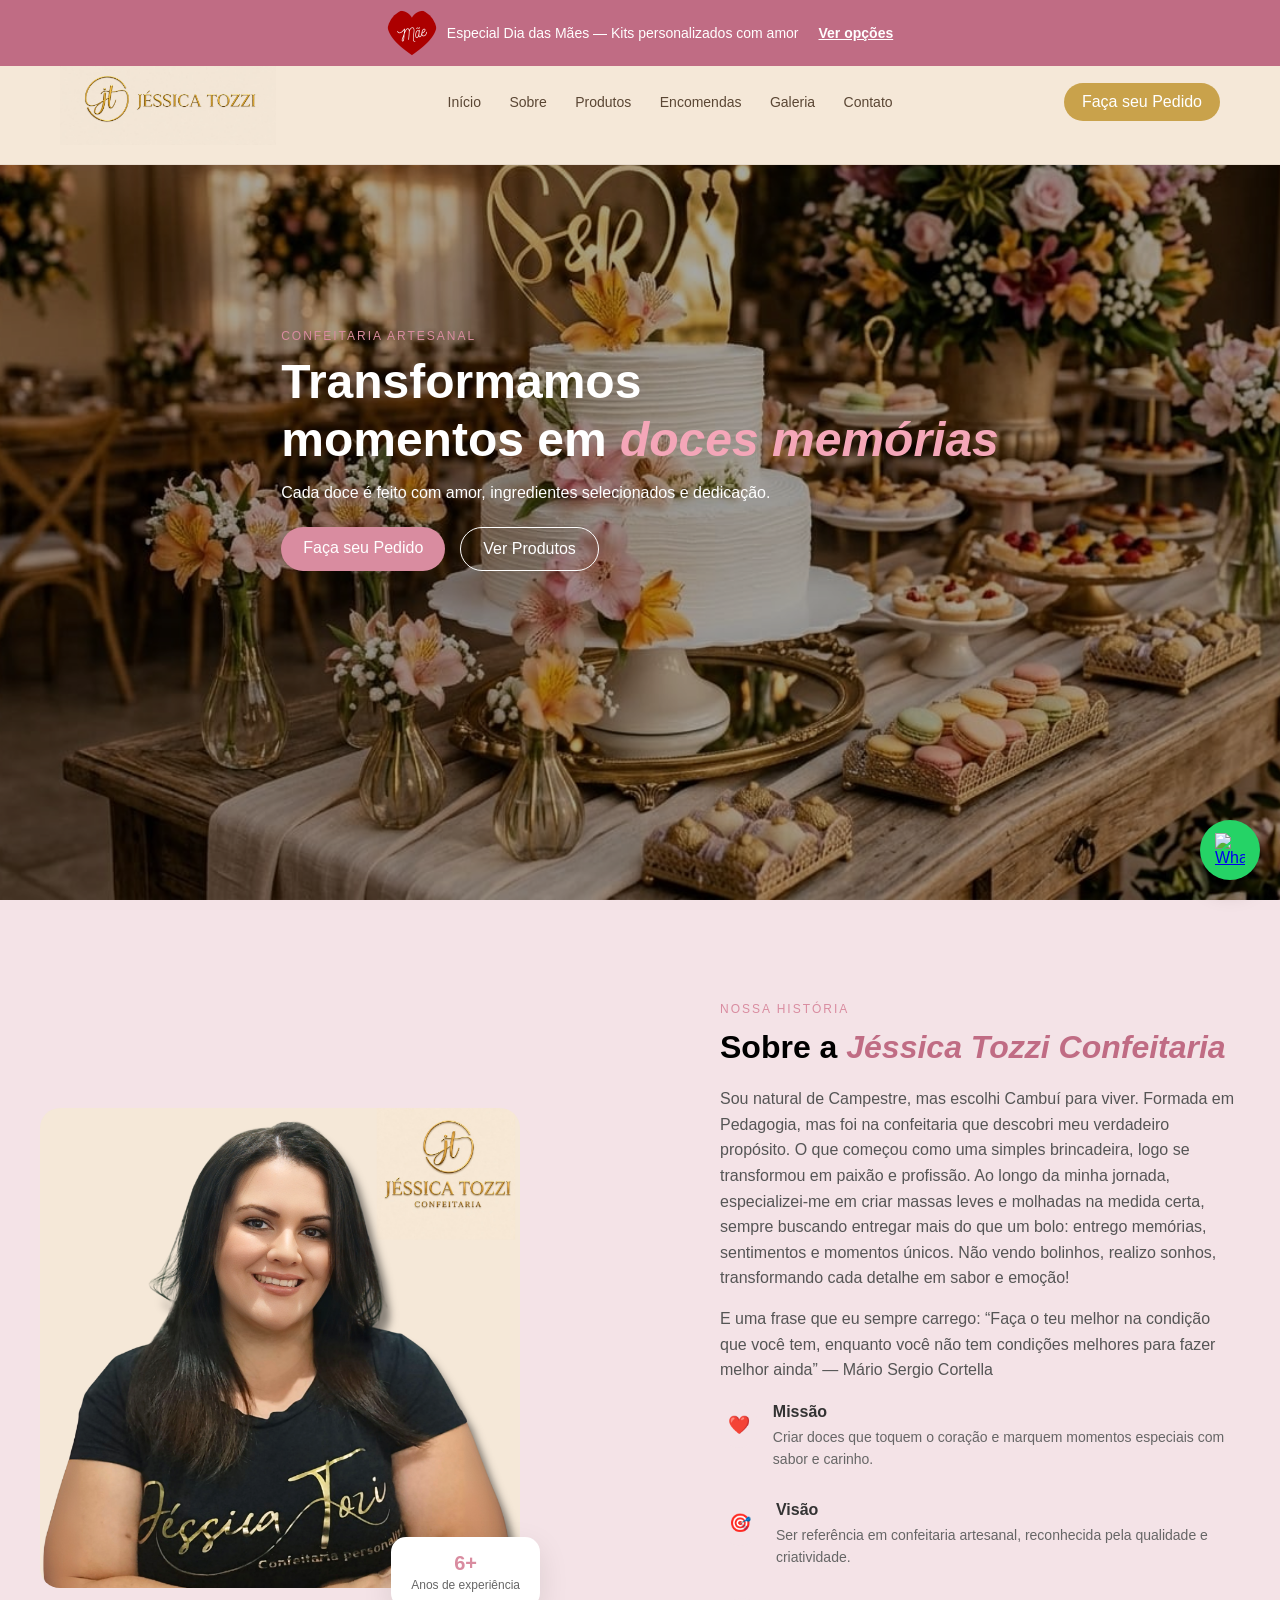
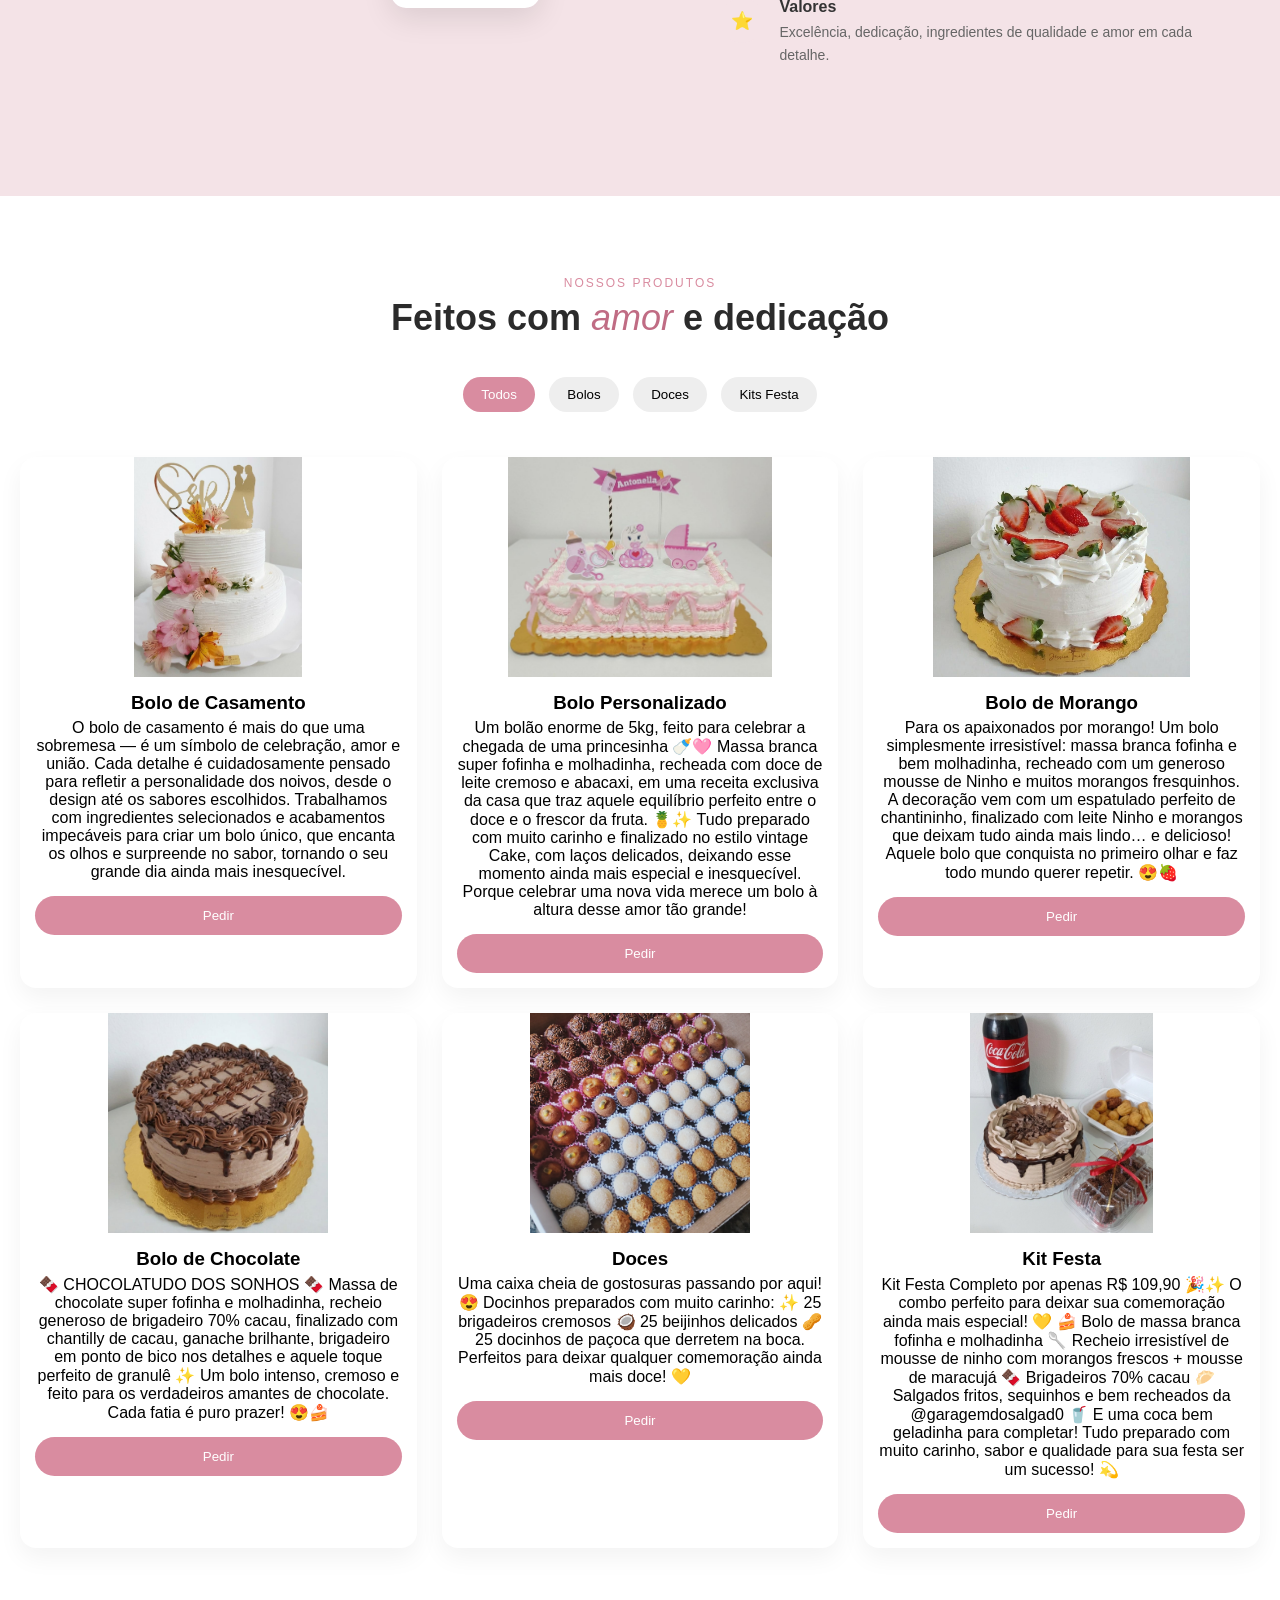
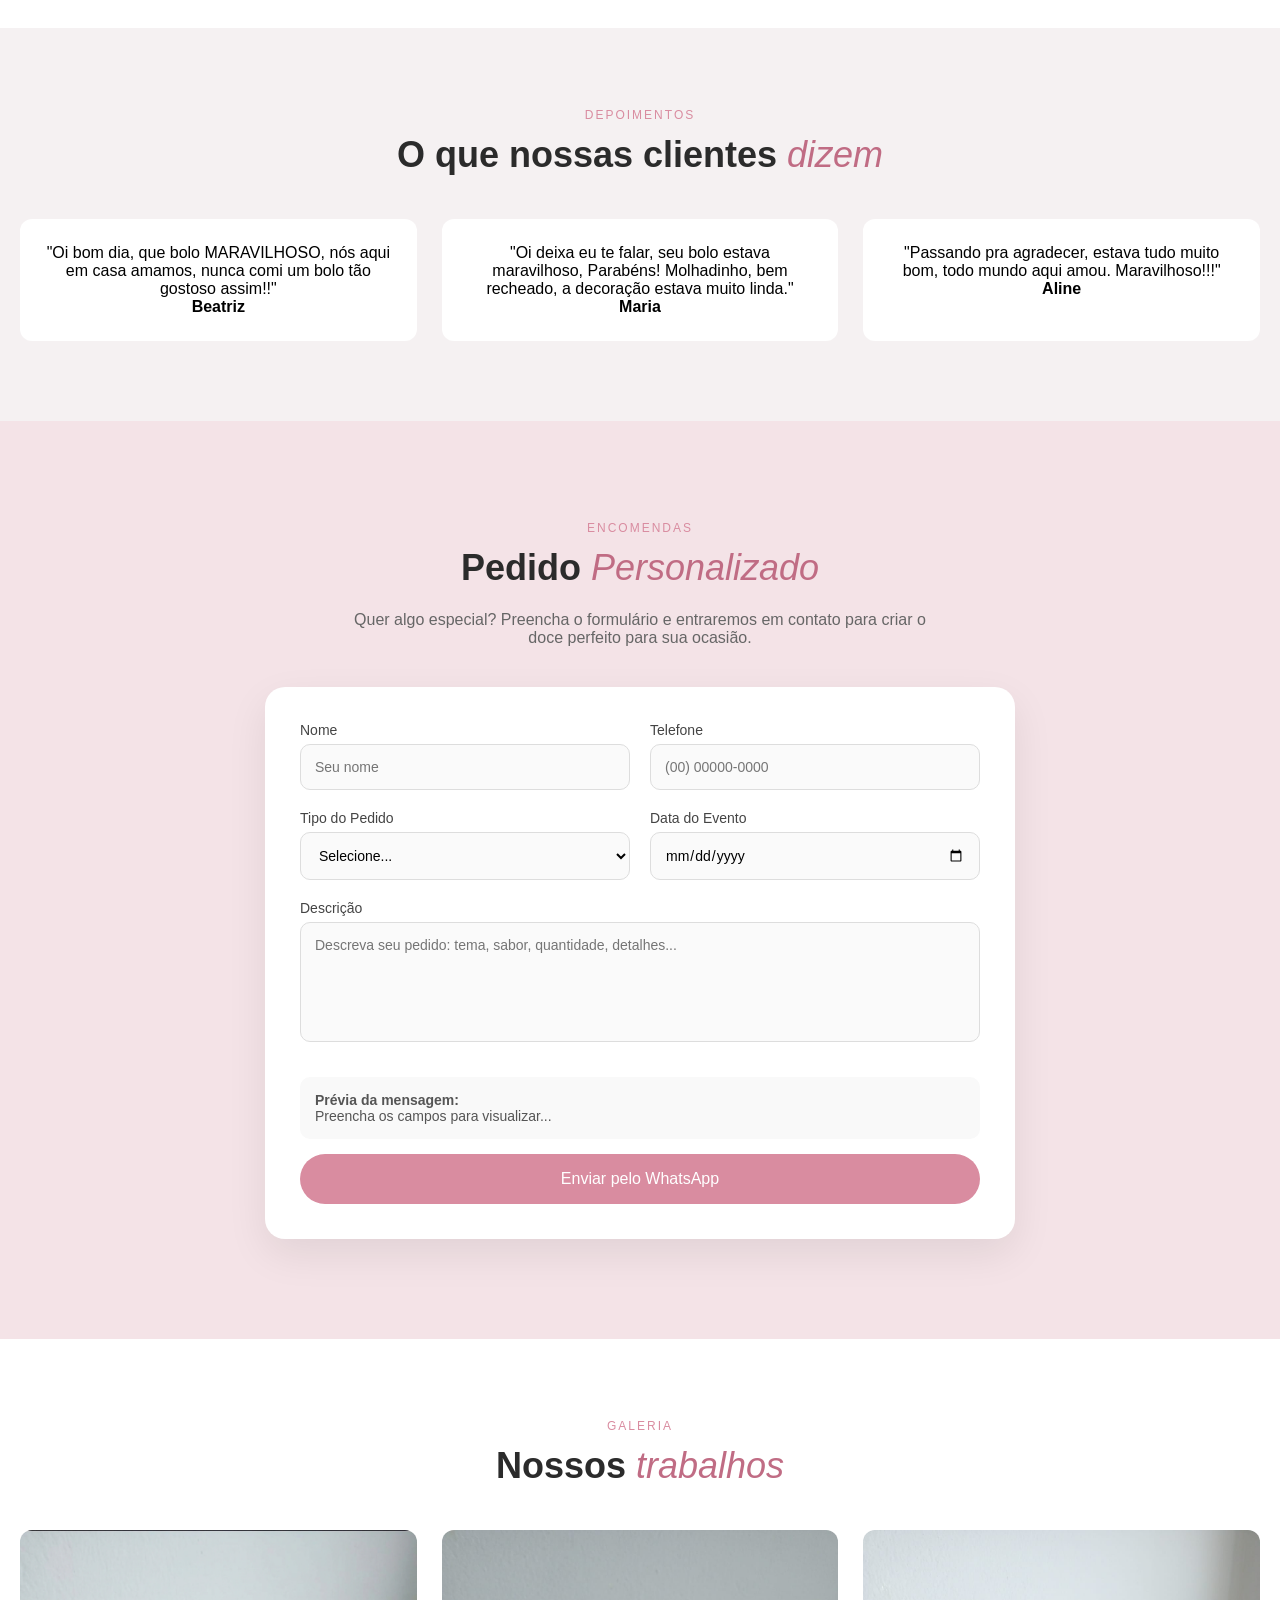
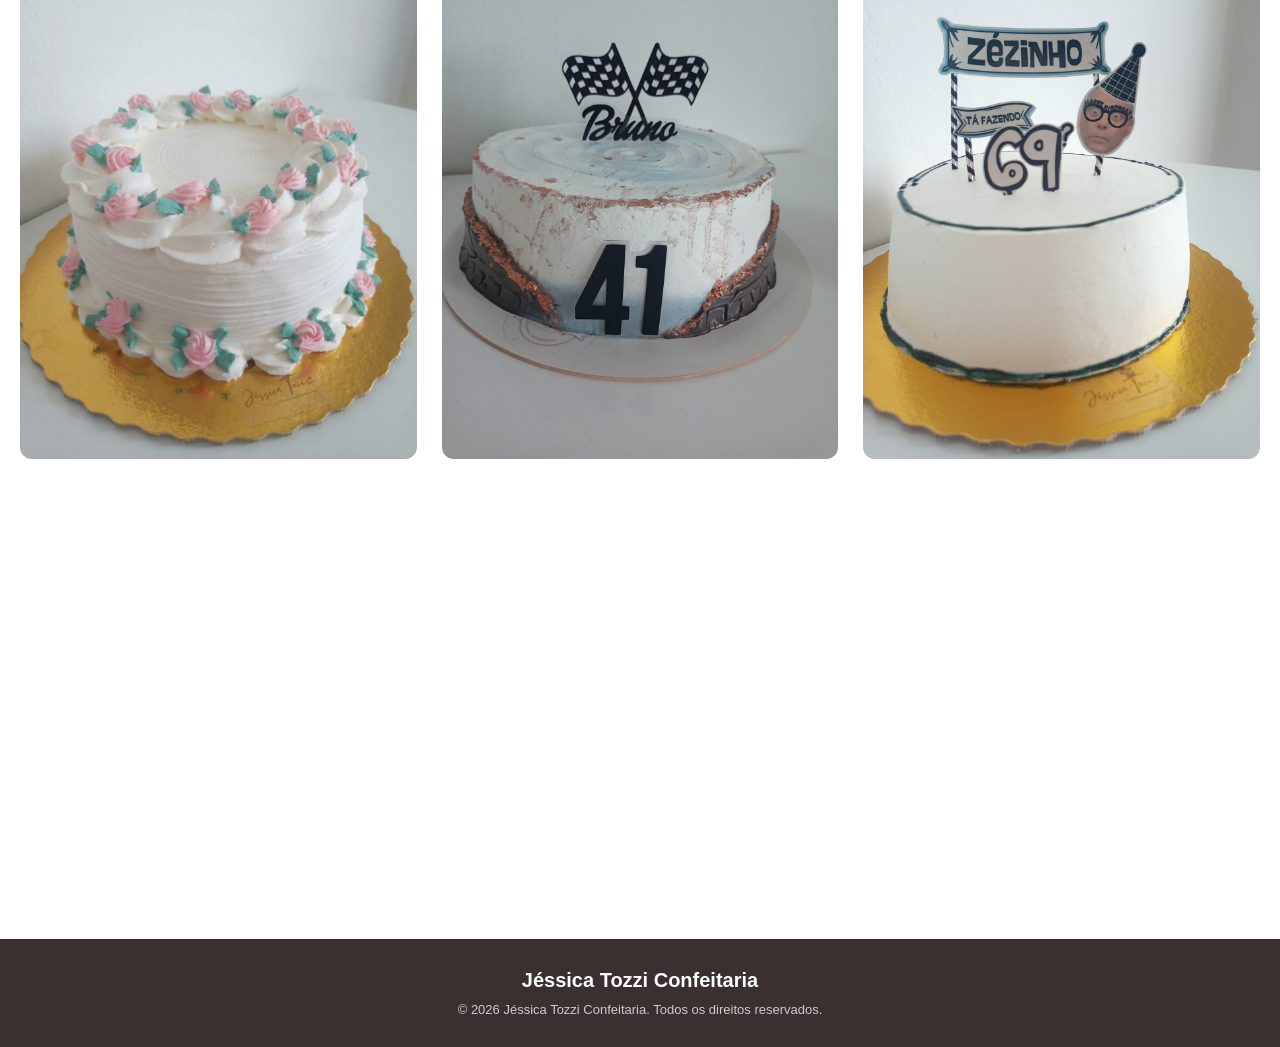
==== commit 3e05562b: "Dia das Mães" ====
--- a/index.html
+++ b/index.html
@@ -1,9 +1,12 @@
 <!DOCTYPE html>
 <html lang="pt-BR">
 <head>
+  <link rel="icon" type="image/png" sizes="32x32" href="./assets/img/favicon-com-fundo.png">
+<link rel="icon" type="image/png" sizes="16x16" href="./assets/img/favicon-com-fundo.png">
+<link rel="apple-touch-icon" href="./assets/img/favicon-com-fundo.png">
   <meta charset="UTF-8">
   <meta name="viewport" content="width=device-width, initial-scale=1.0">
-  <title>Jéssica Tozi Confeitaria</title>
+  <title>Jéssica Tozzi Confeitaria | Bolos e doces em Cambuí</title>
 
   <link rel="stylesheet" href="./assets/css/style.css">
 
@@ -11,6 +14,15 @@
 </head>
 
 <body>
+
+  <section class="campanha">
+  <!-- BARRA PROMOCIONAL -->
+<div class="promo-bar">
+  <img src="./assets/img/mae.png" alt="Dia das Mães">
+  <span>Especial Dia das Mães — Kits personalizados com amor </span>
+  <a href="/assets/pages/promocional.html">Ver opções</a>
+</div>
+</section>
 
 <header class="header">
   <div class="container-header">
--- a/assets/css/style.css
+++ b/assets/css/style.css
@@ -28,12 +28,45 @@
 }
 
 /* =======================
+   BARRA PROMOCIONAL
+======================= */
+
+.promo-bar {
+  background: #c06c84;
+  color: white;
+  display: flex;
+  align-items: center;
+  justify-content: center;
+  gap: 10px;
+  padding: 8px 10px;
+  font-size: 14px;
+  position: fixed;
+  width: 100%;
+  top: 0;
+  z-index: 2000;
+}
+
+.promo-bar img {
+  width: 50px;
+  height: 50px;
+  object-fit: cover;
+  border-radius: 50%;
+}
+
+.promo-bar a {
+  color: #fff;
+  font-weight: bold;
+  margin-left: 10px;
+  text-decoration: underline;
+}
+
+/* =======================
    HEADER
 ======================= */
 .header {
   position: fixed;
   width: 100%;
-  top: 0;
+  top: 40PX;
   z-index: 1000;
   background: #f5e8d8; /* bege elegante */
   border-bottom: 1px solid rgba(0,0,0,0.05);
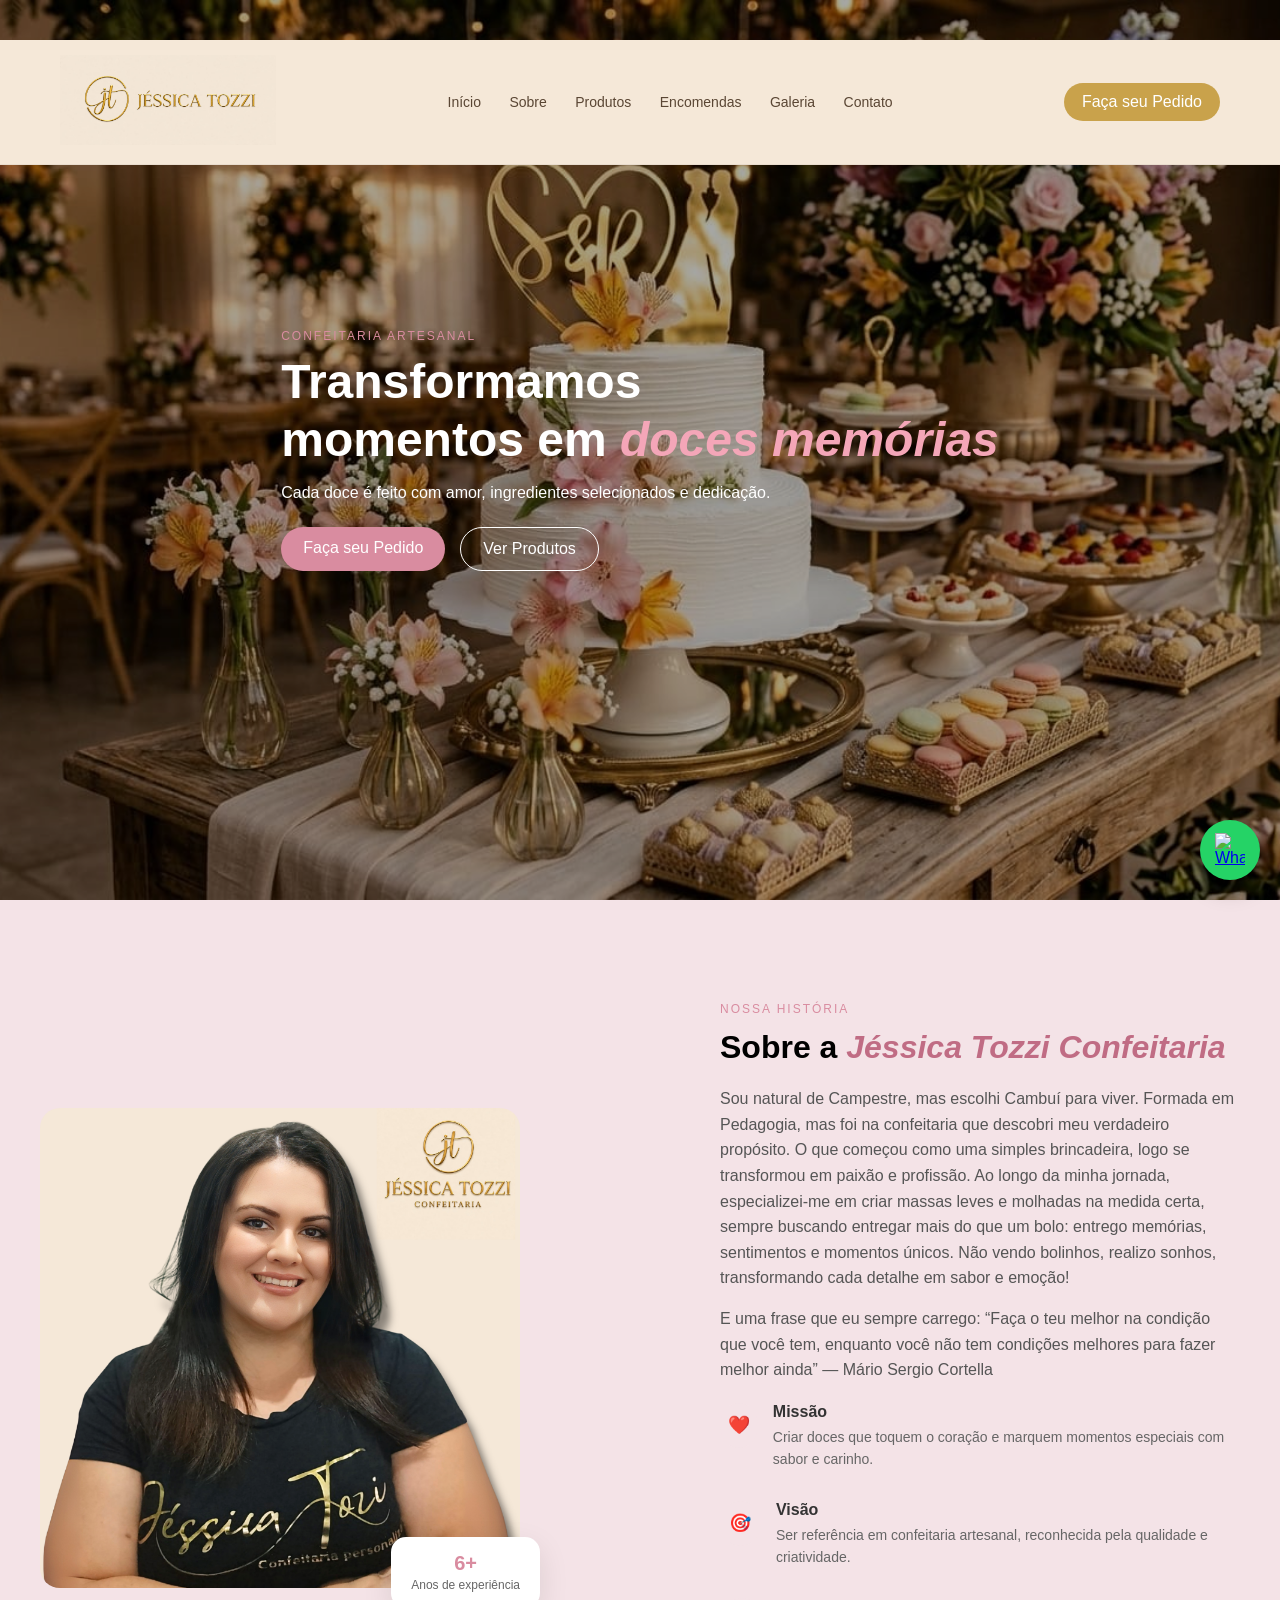
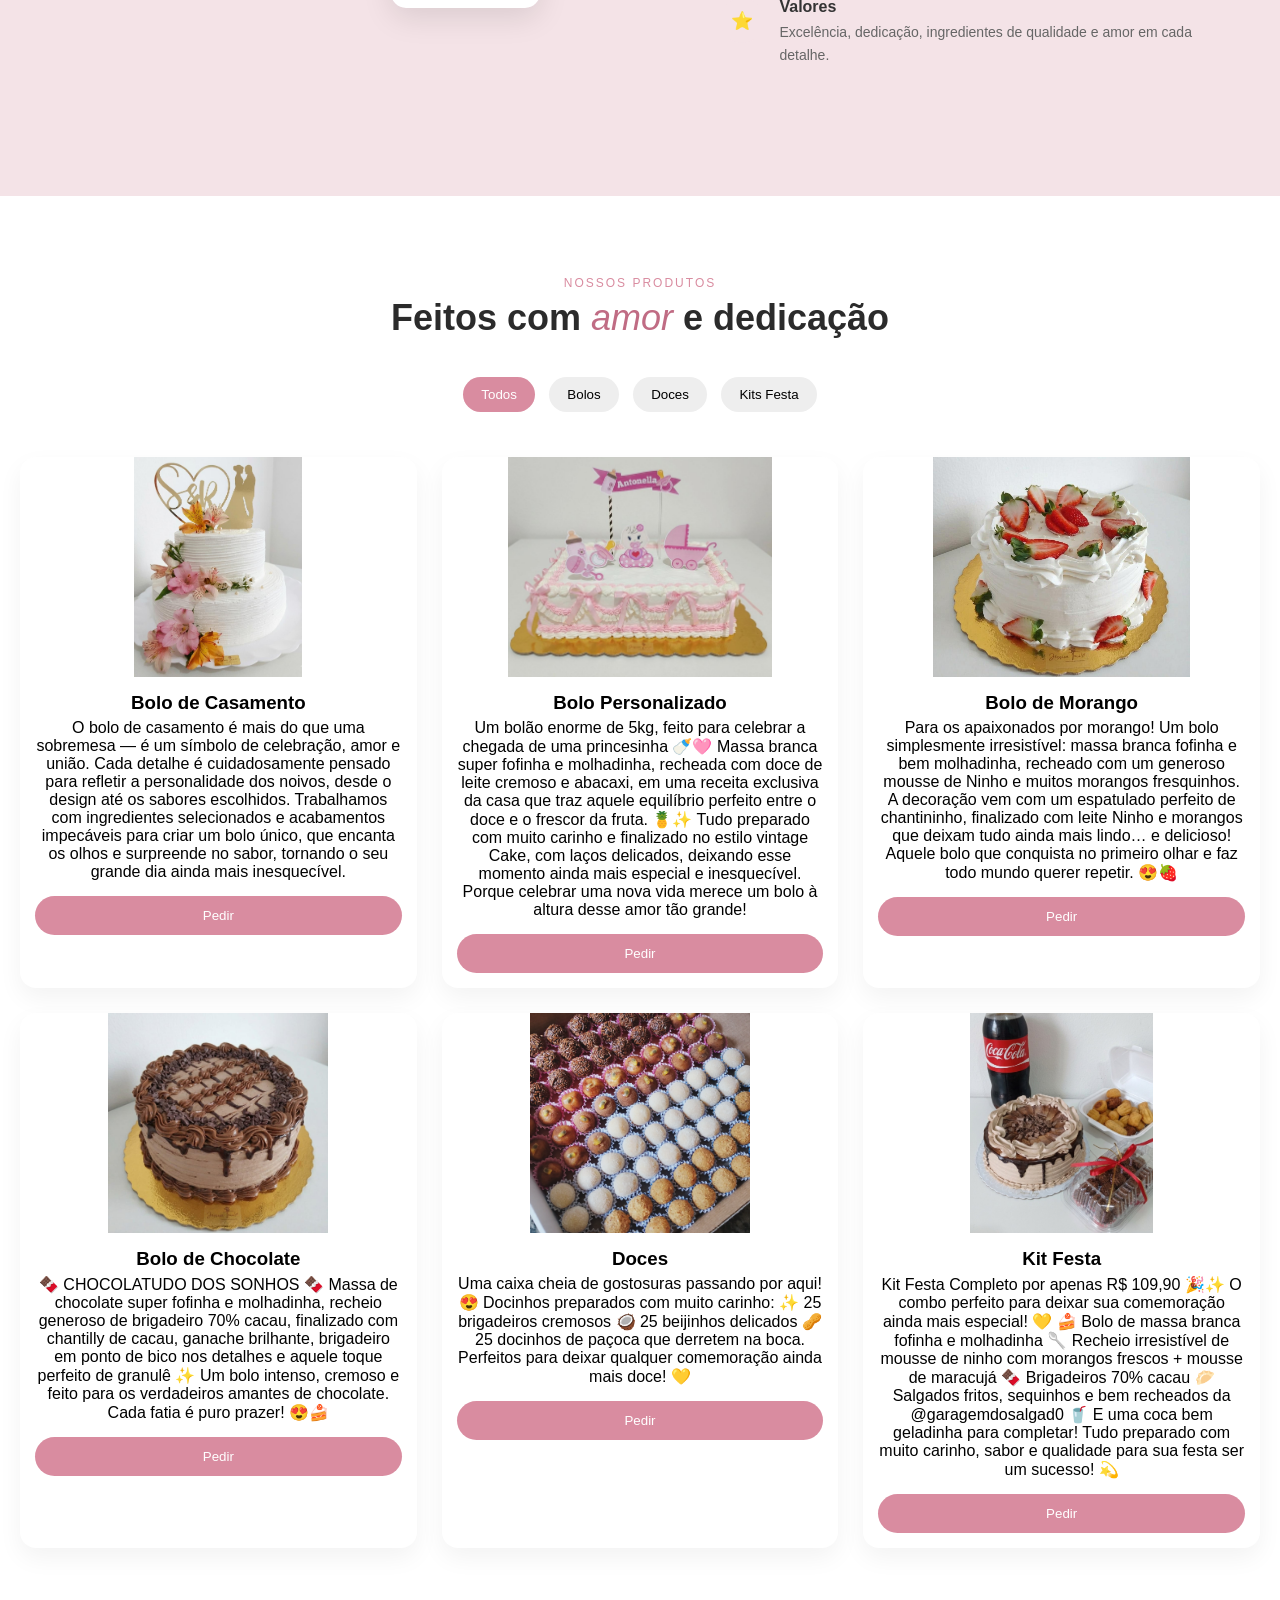
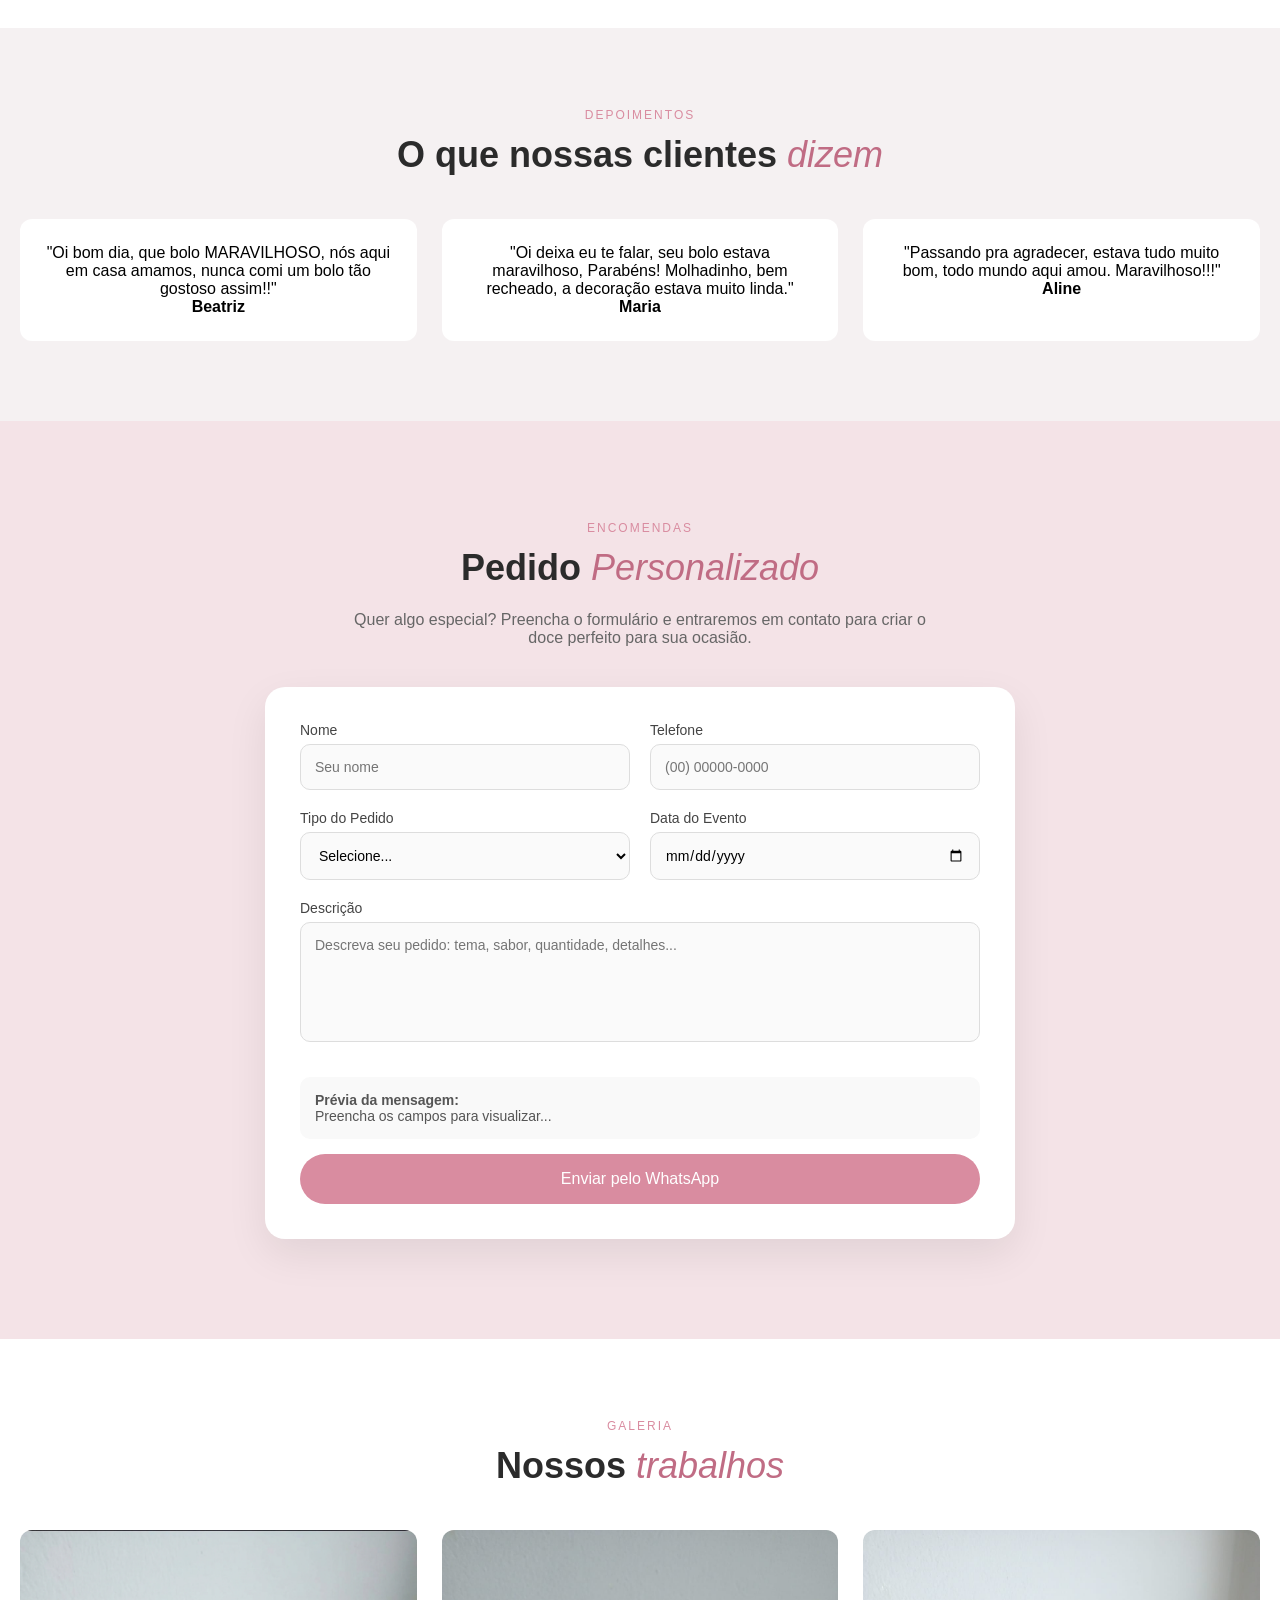
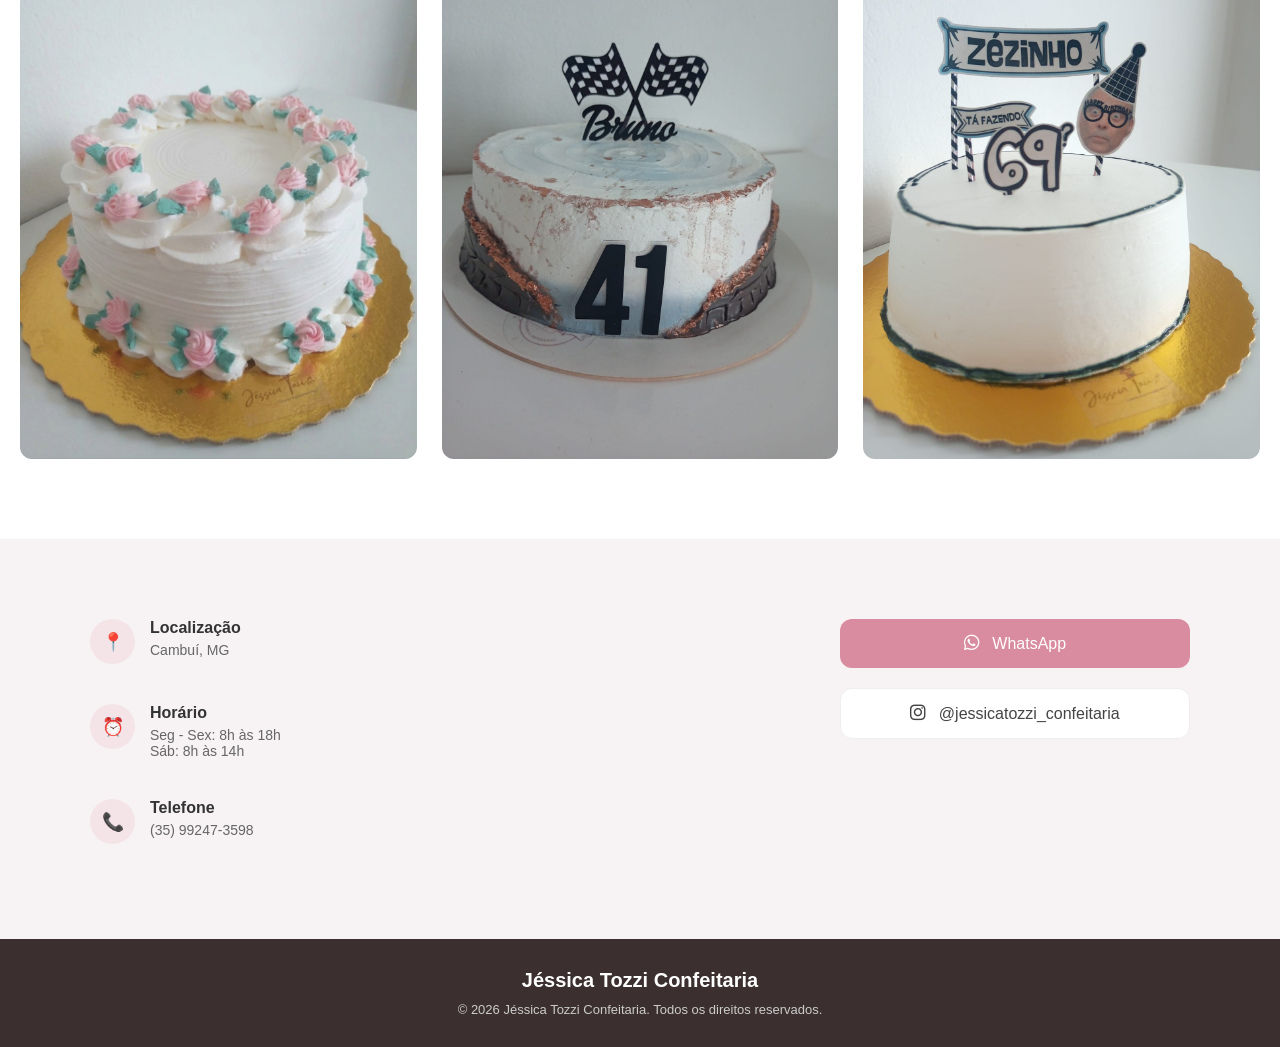
==== commit c0eb5157: "retirada da campanha" ====
--- a/index.html
+++ b/index.html
@@ -8,21 +8,25 @@
   <meta name="viewport" content="width=device-width, initial-scale=1.0">
   <title>Jéssica Tozzi Confeitaria | Bolos e doces em Cambuí</title>
 
-  <link rel="stylesheet" href="./assets/css/style.css">
+  <link rel="stylesheet" href="/css/style.css">
 
   <link rel="stylesheet" href="https://cdnjs.cloudflare.com/ajax/libs/font-awesome/6.5.0/css/all.min.css">
 </head>
 
 <body>
 
+  
   <section class="campanha">
   <!-- BARRA PROMOCIONAL -->
+   <!--
 <div class="promo-bar">
   <img src="./assets/img/mae.png" alt="Dia das Mães">
   <span>Especial Dia das Mães — Kits personalizados com amor </span>
-  <a href="/assets/pages/promocional.html">Ver opções</a>
+  <a href="/paginas/promocional.html">Ver opções</a>
 </div>
 </section>
+-->
+
 
 <header class="header">
   <div class="container-header">
--- a/css/style.css
+++ b/css/style.css
@@ -0,0 +1,962 @@
+/* =======================
+   VARIÁVEIS GLOBAIS
+======================= */
+:root {
+  --rosa: #d98ca0;
+  --rosa-forte: #c06c84;
+  --rosa-claro: #f4e3e7;
+  --branco: #ffffff;
+  --cinza: #666;
+}
+
+/* =======================
+   RESET GLOBAL
+======================= */
+* {
+  margin: 0;
+  padding: 0;
+  box-sizing: border-box;
+  font-family: 'Segoe UI', sans-serif;
+}
+
+html {
+  scroll-behavior: smooth;
+}
+
+html {
+  scroll-behavior: smooth;
+}
+
+/* =======================
+   BARRA PROMOCIONAL
+======================= */
+
+.promo-bar {
+  background: #c06c84;
+  color: white;
+  display: flex;
+  align-items: center;
+  justify-content: center;
+  gap: 10px;
+  padding: 8px 10px;
+  font-size: 14px;
+  position: fixed;
+  width: 100%;
+  top: 0;
+  z-index: 2000;
+}
+
+.promo-bar img {
+  width: 50px;
+  height: 50px;
+  object-fit: cover;
+  border-radius: 50%;
+}
+
+.promo-bar a {
+  color: #fff;
+  font-weight: bold;
+  margin-left: 10px;
+  text-decoration: underline;
+}
+
+/* =======================
+   HEADER
+======================= */
+.header {
+  position: fixed;
+  width: 100%;
+  top: 40PX;
+  z-index: 1000;
+  background: #f5e8d8; /* bege elegante */
+  border-bottom: 1px solid rgba(0,0,0,0.05);
+}
+
+.header.scrolled {
+  background: #f5e8d8;
+  box-shadow: 0 5px 20px rgba(0,0,0,0.08);
+}
+
+.container-header {
+  max-width: 1200px;
+  margin: auto;
+  display: flex;
+  justify-content: space-between;
+  align-items: center;
+  padding: 15px 20px;
+}
+
+.logo img {
+  height: 90px;
+  object-fit: contain;
+}
+
+.nav a {
+  margin: 0 12px;
+  text-decoration: none;
+  color: #5a4634;
+  font-size: 14px;
+  transition: 0.3s;
+}
+
+.nav a:hover {
+color: #c9a24b; /* dourado */
+}
+
+.btn-header {
+  background: #c9a24b;
+  color: white;
+  padding: 10px 18px;
+  border-radius: 999px;
+  text-decoration: none;
+  transition: 0.3s;
+}
+
+.btn-header:hover {
+    background: #b8933f;
+  transform: scale(1.05);
+  opacity: 0.9;
+}
+
+
+/* =========================
+   TÍTULOS PADRÃO (ESTILO LOVABLE)
+========================= */
+
+.tag {
+  font-size: 12px;
+  letter-spacing: 2px;
+  color: var(--rosa);
+  margin-bottom: 10px;
+  text-transform: uppercase;
+}
+
+/* TÍTULO PRINCIPAL */
+.titulo {
+  font-size: 36px;
+  font-weight: 600;
+  color: #2b2b2b;
+  line-height: 1.3;
+}
+
+/* PALAVRA EM DESTAQUE */
+.titulo span {
+  color: var(--rosa-forte);
+  font-style: italic;
+  font-weight: 500;
+}
+
+/* CENTRALIZAÇÃO */
+.center {
+  text-align: center;
+}
+
+/* ESPAÇAMENTO PADRÃO DAS SEÇÕES */
+section h2 {
+  margin-bottom: 20px;
+}
+
+.produtos .titulo {
+  margin-bottom: 10px;
+}
+
+.produtos .tag {
+  margin-bottom: 5px;
+}
+
+
+/* =======================
+   HERO
+======================= */
+.hero {
+  height: 100vh;
+  background: url('/assets/img/foto-confeitaria.jpeg') center center/cover no-repeat;
+  display: flex;
+  align-items: center;
+  position: relative;
+  padding: 0;
+  margin: 0;
+}
+
+.overlay {
+  position: absolute;
+  top: 0;
+  left: 0;
+  width: 100%;
+  height: 100%;
+  background: rgba(0,0,0,0.35);
+}
+
+body {
+  overflow-x: hidden;
+}
+
+.hero-content {
+  position: relative;
+  max-width: 1200px;
+  margin: auto;
+  color: white;
+  z-index: 2;
+  padding: 0 20px;
+}
+
+.hero h1 {
+  font-size: 3rem;
+  line-height: 1.2;
+}
+
+.hero h1 span {
+  color: #f4a6b8;
+  font-style: italic;
+}
+
+.sub {
+  margin-top: 15px;
+  max-width: 500px;
+}
+
+/* BOTÕES */
+.hero-buttons {
+  margin-top: 25px;
+  display: flex;
+  gap: 15px;
+}
+
+.btn-primary,
+.card button {
+  background: var(--rosa);
+  color: white;
+  padding: 12px 22px;
+  border-radius: 999px;
+  text-decoration: none;
+  border: none;
+  cursor: pointer;
+  transition: 0.3s;
+}
+
+.btn-outline {
+  border: 1px solid white;
+  padding: 12px 22px;
+  border-radius: 999px;
+  color: white;
+  text-decoration: none;
+}
+
+.btn-primary:hover,
+.card button:hover {
+  transform: scale(1.05);
+  opacity: 0.9;
+}
+
+.btn-primary:active,
+.btn-header:active,
+.btn-form:active {
+  transform: scale(0.95);
+}
+
+/* =======================
+   SOBRE
+======================= */
+.sobre {
+  background: var(--rosa-claro);
+  padding: 80px 20px;
+}
+
+.sobre-content {
+  display: flex;
+  align-items: center;
+  justify-content: space-between;
+  gap: 50px;
+  max-width: 1200px;
+  margin: auto;
+  flex-wrap: wrap;
+}
+
+.sobre-img img {
+  width: 450px;
+  border-radius: 16px;
+}
+
+.sobre-text {
+  max-width: 500px;
+}
+
+/* =========================
+   SOBRE - ESTILO PREMIUM (LOVABLE)
+========================= */
+
+.sobre {
+  background: var(--rosa-claro);
+  padding: 100px 20px;
+}
+
+.sobre-content {
+  display: flex;
+  align-items: center;
+  justify-content: space-between;
+  gap: 60px;
+  max-width: 1200px;
+  margin: auto;
+  flex-wrap: wrap;
+}
+
+/* IMAGEM */
+.sobre-img {
+  position: relative;
+}
+
+.sobre-img img {
+  width: 480px;
+  border-radius: 20px;
+  display: block;
+}
+
+/* BADGE */
+.badge {
+  position: absolute;
+  bottom: -20px;
+  right: -20px;
+  background: white;
+  padding: 15px 20px;
+  border-radius: 15px;
+  box-shadow: 0 10px 30px rgba(0,0,0,0.1);
+  text-align: center;
+}
+
+.badge strong {
+  color: var(--rosa);
+  font-size: 20px;
+  display: block;
+}
+
+.badge span {
+  font-size: 12px;
+  color: var(--cinza);
+}
+
+/* TEXTO */
+.sobre-text {
+  max-width: 520px;
+}
+
+.sobre-text .tag {
+  color: var(--rosa);
+  letter-spacing: 2px;
+  font-size: 12px;
+  margin-bottom: 10px;
+}
+
+.sobre-text h2 {
+  font-size: 32px;
+  margin-bottom: 20px;
+}
+
+.sobre-text h2 span {
+  color: var(--rosa-forte);
+  font-style: italic;
+}
+
+.sobre-text p {
+  margin-bottom: 15px;
+  color: #555;
+  line-height: 1.6;
+}
+
+/* ITENS (MISSÃO, VISÃO, VALORES) */
+.info-box {
+  margin-top: 20px;
+}
+
+.info-item {
+  display: flex;
+  align-items: flex-start;
+  gap: 15px;
+  margin-bottom: 15px;
+}
+
+.icon {
+  background: #ffe6ec;
+  color: var(--rosa);
+  width: 40px;
+  height: 40px;
+  border-radius: 50%;
+  display: flex;
+  align-items: center;
+  justify-content: center;
+  font-size: 18px;
+}
+
+.info-item h4 {
+  margin-bottom: 5px;
+  color: #333;
+}
+
+.info-item p {
+  font-size: 14px;
+  color: var(--cinza);
+}
+
+/* RESPONSIVO */
+@media (max-width: 768px) {
+  .sobre-content {
+    flex-direction: column;
+    text-align: center;
+  }
+
+  .sobre-img img {
+    width: 100%;
+  }
+
+  .badge {
+    right: 10px;
+    bottom: -15px;
+  }
+
+  .info-item {
+    flex-direction: column;
+    align-items: center;
+  }
+}
+
+/* =======================
+   GRID PADRÃO
+======================= */
+.grid {
+  display: grid;
+  grid-template-columns: repeat(3, 1fr);
+  gap: 25px;
+  margin-top: 40px;
+}
+
+/* CENTRALIZAÇÃO */
+.center {
+  text-align: center;
+}
+
+/* =======================
+   PRODUTOS
+======================= */
+.produtos {
+  padding: 80px 20px;
+  background: #fff;
+  text-align: center;
+}
+
+/* =======================
+   BNT FILTROS
+======================= */
+
+.filtros {
+  margin: 30px 0 10px;
+}
+
+.filtros button {
+  border: none;
+  padding: 10px 18px;
+  border-radius: 999px;
+  margin: 5px;
+  background: #eee;
+  cursor: pointer;
+  transition: 0.3s;
+}
+
+.filtros button:hover {
+  background: var(--rosa-claro);
+}
+
+.filtros button.active {
+  background: var(--rosa);
+  color: white;
+}
+
+/* CARD */
+.card {
+  background: white;
+  border-radius: 16px;
+  overflow: hidden;
+  box-shadow: 0 10px 25px rgba(0,0,0,0.05);
+  transition: 0.3s;
+}
+
+.card:hover {
+  transform: translateY(-10px);
+  box-shadow: 0 20px 40px rgba(0,0,0,0.1);
+}
+
+.card img {
+  width: 100%;
+  height: 220px;
+  object-fit: contain;
+  background: #fff;
+  transition: 0.4s;
+    display: flex;
+  flex-direction: column;
+  justify-content: space-between;
+}
+
+.card:hover img {
+  transform: scale(1.05);
+}
+
+.card h3 {
+  padding: 15px 15px 5px;
+}
+
+.card p {
+  padding: 0 15px;
+  flex-grow: 1;
+}
+
+.card button {
+  margin: 15px;
+  width: calc(100% - 30px);
+}
+
+.card {
+  opacity: 0;
+  transform: translateY(40px);
+  transition: all 0.6s ease;
+}
+
+.card.show {
+  opacity: 1;
+  transform: translateY(0);
+}
+
+/* =======================
+   DEPOIMENTOS
+======================= */
+.depoimentos {
+  background: #f5f1f2;
+  padding: 80px 20px;
+  text-align: center;
+}
+
+.depoimento-card {
+  background: white;
+  padding: 25px;
+  border-radius: 12px;
+}
+
+/* =========================
+   ENCOMENDAS - FORMULÁRIO PREMIUM
+========================= */
+
+.encomendas {
+  background: var(--rosa-claro);
+  padding: 100px 20px;
+  text-align: center;
+}
+
+.encomendas .sub {
+  max-width: 600px;
+  margin: 10px auto 0;
+  color: #666;
+}
+
+/* BOX DO FORM */
+.form {
+  background: #fff;
+  padding: 35px;
+  border-radius: 20px;
+  margin-top: 40px;
+  max-width: 750px;
+  margin-left: auto;
+  margin-right: auto;
+  box-shadow: 0 15px 40px rgba(0,0,0,0.08);
+}
+
+/* LINHAS */
+.form-row {
+  display: flex;
+  gap: 20px;
+  margin-bottom: 20px;
+}
+
+/* GRUPOS */
+.input-group {
+  flex: 1;
+  display: flex;
+  flex-direction: column;
+  text-align: left;
+}
+
+.input-group label {
+  font-size: 14px;
+  margin-bottom: 6px;
+  color: #444;
+}
+
+/* INPUTS */
+.input-group input,
+.input-group select,
+.input-group textarea {
+  padding: 14px;
+  border-radius: 10px;
+  border: 1px solid #ddd;
+  font-size: 14px;
+  outline: none;
+  transition: 0.3s;
+  background: #fafafa;
+}
+
+/* FOCUS (efeito lindo) */
+.input-group input:focus,
+.input-group select:focus,
+.input-group textarea:focus {
+  border-color: var(--rosa);
+  background: #fff;
+  box-shadow: 0 0 0 3px rgba(217,140,160,0.15);
+}
+
+/* TEXTAREA */
+textarea {
+  min-height: 120px;
+  resize: none;
+  margin-bottom: 20px;
+}
+
+/* BOTÃO */
+.btn-form {
+  width: 100%;
+  background: var(--rosa);
+  color: white;
+  padding: 16px;
+  border-radius: 999px;
+  border: none;
+  font-size: 16px;
+  cursor: pointer;
+  transition: 0.3s;
+}
+
+.btn-form:hover {
+  background: var(--rosa-forte);
+  transform: translateY(-2px);
+}
+
+/* RESPONSIVO */
+@media (max-width: 768px) {
+  .form-row {
+    flex-direction: column;
+  }
+}
+
+/* =======================
+   GALERIA
+======================= */
+.galeria {
+  padding: 80px 20px;
+  text-align: center;
+}
+
+.galeria img {
+  width: 100%;
+  border-radius: 12px;
+}
+
+/* =======================
+   ANIMAÇÕES
+======================= */
+.reveal {
+  opacity: 0;
+  transform: translateY(40px);
+  transition: all 0.8s ease;
+}
+
+.reveal.active {
+  opacity: 1;
+  transform: translateY(0);
+}
+
+/* =======================
+   WHATSAPP FLUTUANTE
+======================= */
+.whatsapp-float {
+  position: fixed;
+  bottom: 20px;
+  right: 20px;
+  width: 60px;
+  height: 60px;
+  background: #25D366;
+  border-radius: 50%;
+  display: flex;
+  align-items: center;
+  justify-content: center;
+  box-shadow: 0 10px 25px rgba(0,0,0,0.2);
+  z-index: 999;
+  transition: 0.3s;
+}
+
+.whatsapp-float img {
+  width: 30px;
+}
+
+.whatsapp-float:hover {
+  transform: scale(1.1);
+}
+
+.whatsapp-float::after {
+  content: "Fale conosco";
+  position: absolute;
+  right: 70px;
+  background: #333;
+  color: white;
+  padding: 6px 10px;
+  border-radius: 8px;
+  font-size: 12px;
+  opacity: 0;
+  transition: 0.3s;
+}
+
+.whatsapp-float:hover::after {
+  opacity: 1;
+}
+
+/* =========================
+   CONTATO
+========================= */
+.contato {
+  padding: 80px 20px;
+  background: #f7f3f4;
+}
+
+.contato-content {
+  display: flex;
+  justify-content: space-between;
+  gap: 50px;
+  max-width: 1100px;
+  margin: auto;
+  flex-wrap: wrap;
+}
+
+/* LADO ESQUERDO */
+.contato-info {
+  display: flex;
+  flex-direction: column;
+  gap: 25px;
+}
+
+.info-item {
+  display: flex;
+  align-items: flex-start;
+  gap: 15px;
+}
+
+.icon {
+  width: 45px;
+  height: 45px;
+  background: #f4e3e7;
+  border-radius: 50%;
+  display: flex;
+  align-items: center;
+  justify-content: center;
+  font-size: 18px;
+}
+
+.info-item h4 {
+  margin-bottom: 5px;
+}
+
+.info-item p {
+  color: var(--cinza);
+  font-size: 14px;
+}
+
+/* LADO DIREITO */
+.contato-acoes {
+  display: flex;
+  flex-direction: column;
+  gap: 20px;
+  width: 350px;
+}
+
+/* BOTÃO WHATSAPP */
+.btn-whatsapp {
+  background: var(--rosa);
+  color: white;
+  padding: 15px;
+  border-radius: 12px;
+  text-align: center;
+  text-decoration: none;
+  font-weight: 500;
+  transition: 0.3s;
+}
+
+.btn-whatsapp:hover {
+  background: var(--rosa-forte);
+}
+
+/* BOTÃO INSTAGRAM */
+.btn-instagram {
+  background: #fff;
+  padding: 15px;
+  border-radius: 12px;
+  text-align: center;
+  text-decoration: none;
+  color: #444;
+  border: 1px solid #eee;
+  transition: 0.3s;
+}
+
+.btn-instagram:hover {
+  background: #f9f9f9;
+}
+
+/* =========================
+   FOOTER
+========================= */
+.footer {
+  background: #3b2f2f;
+  color: white;
+  text-align: center;
+  padding: 30px 20px;
+}
+
+.footer h3 {
+  margin-bottom: 10px;
+  font-size: 20px;
+}
+
+.footer p {
+  font-size: 13px;
+  color: #ccc;
+}
+
+.btn-whatsapp i,
+.btn-instagram i {
+  margin-right: 8px;
+  font-size: 18px;
+}
+
+/* =========================
+   RESPONSIVO
+========================= */
+@media (max-width: 768px) {
+  .contato-content {
+    flex-direction: column;
+    align-items: center;
+    text-align: center;
+  }
+
+  .contato-acoes {
+    width: 100%;
+  }
+
+.info-item {
+  flex-direction: column;
+  align-items: center;
+  text-align: center;
+}
+}
+
+.card {
+  transition: all 0.3s ease;
+}
+
+.card:hover {
+  transform: translateY(-10px);
+  box-shadow: 0 20px 40px rgba(0,0,0,0.12);
+}
+
+.card img {
+  transition: transform 0.4s ease;
+}
+
+.card:hover img {
+  transform: scale(1.05);
+}
+
+/* =======================
+   RESPONSIVO
+======================= */
+@media (max-width: 900px) {
+  .grid {
+    grid-template-columns: 1fr;
+  }
+
+  .sobre-content {
+    flex-direction: column;
+  }
+}
+
+/* RESPONSIVO TITULOS*/ 
+@media (max-width: 768px) {
+  .titulo {
+    font-size: 26px;
+  }
+}
+
+/* =======================
+   ANIMAÇÃO AO SCROLL (SUAVE E SEGURA)
+======================= */
+
+/* estado inicial */
+.reveal {
+  opacity: 0;
+  transform: translateY(50px);
+  transition: opacity 0.8s ease, transform 0.8s ease;
+}
+
+/* quando aparece */
+.reveal.active {
+  opacity: 1;
+  transform: translateY(0);
+}
+
+/* variações (opcional - deixa mais profissional) */
+.reveal-left {
+  opacity: 0;
+  transform: translateX(-50px);
+  transition: all 0.8s ease;
+}
+
+.reveal-left.active {
+  opacity: 1;
+  transform: translateX(0);
+}
+
+.reveal-right {
+  opacity: 0;
+  transform: translateX(50px);
+  transition: all 0.8s ease;
+}
+
+.reveal-right.active {
+  opacity: 1;
+  transform: translateX(0);
+}
+
+@media (max-width: 768px) {
+
+  .container-header {
+    flex-direction: column;
+    align-items: center;
+    gap: 10px;
+  }
+
+  .logo {
+    text-align: center;
+    font-size: 20px;
+  }
+
+  .nav {
+    display: flex;
+    flex-wrap: wrap;
+    justify-content: center;
+    gap: 10px;
+  }
+
+  .nav a {
+    margin: 5px;
+    font-size: 13px;
+  }
+
+  .btn-header {
+    margin-top: 10px;
+  }
+
+    .logo img {
+    height: 65px;
+  }
+
+}
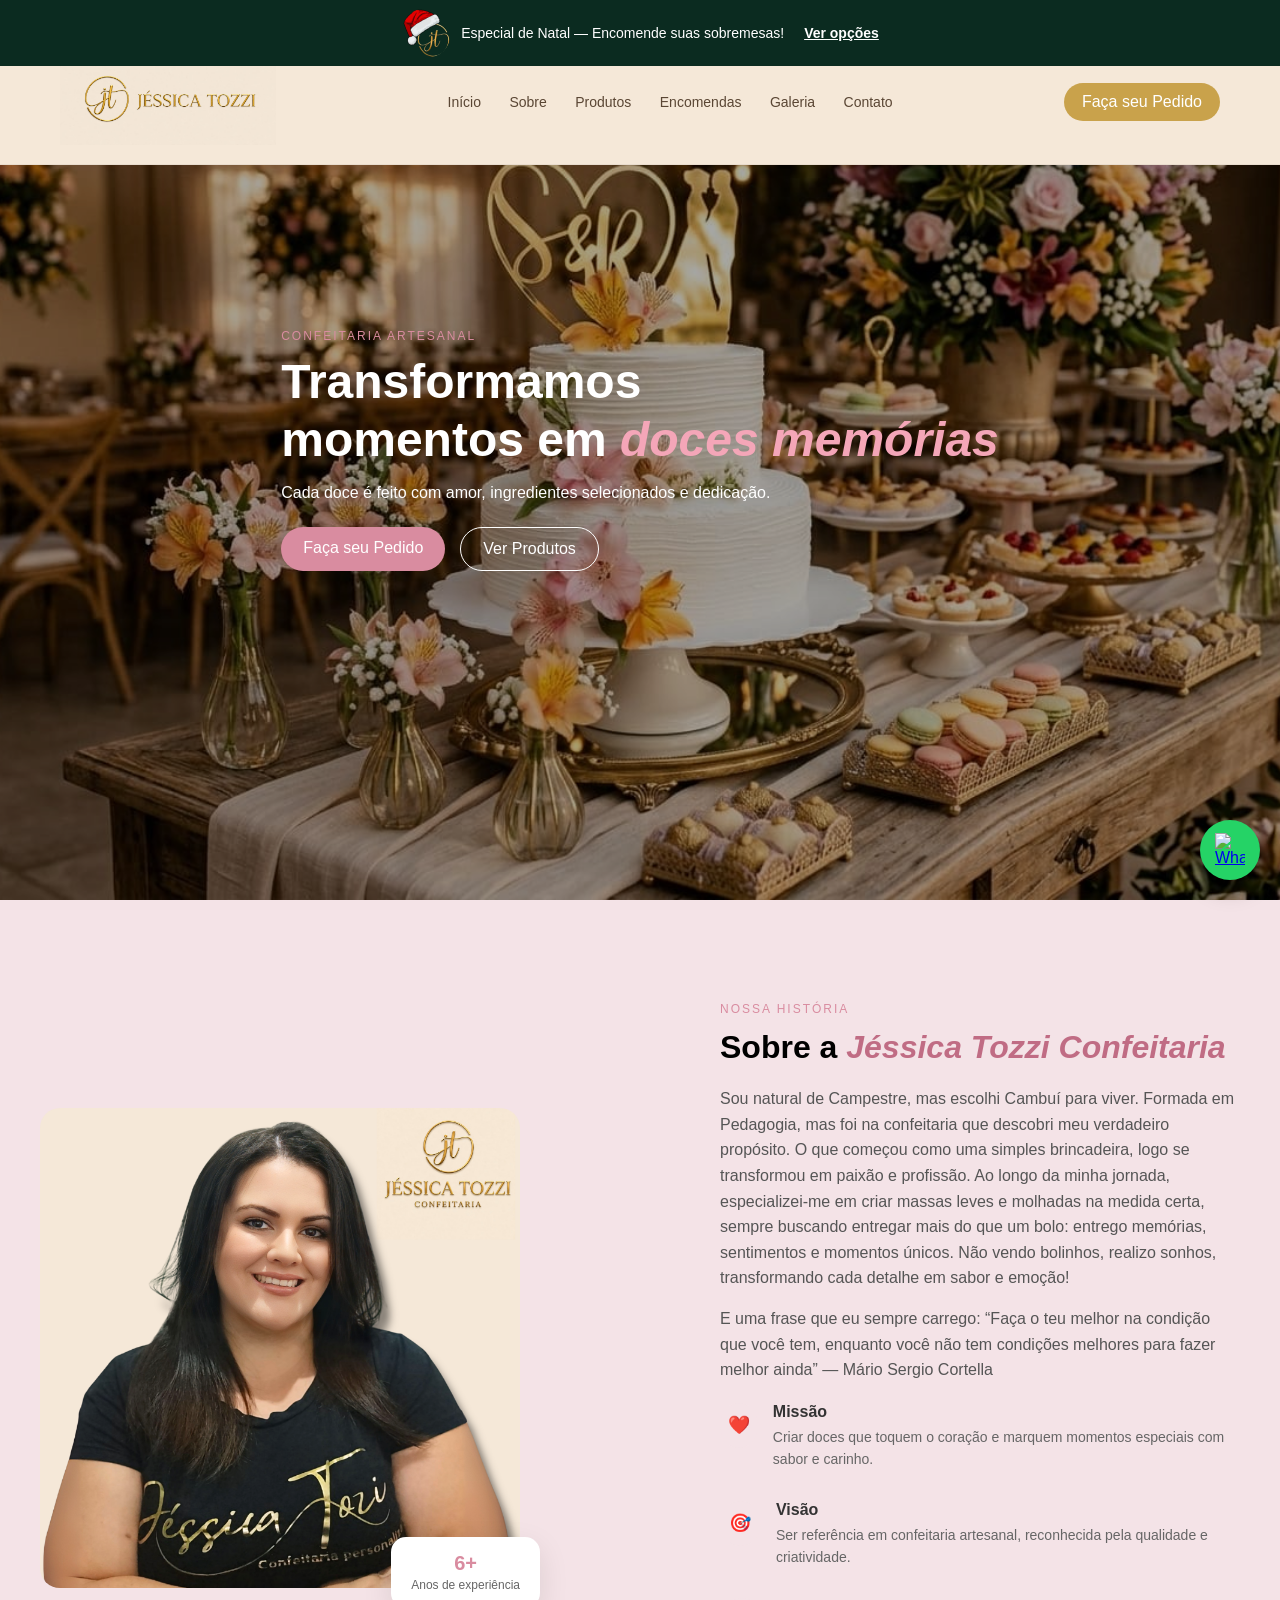
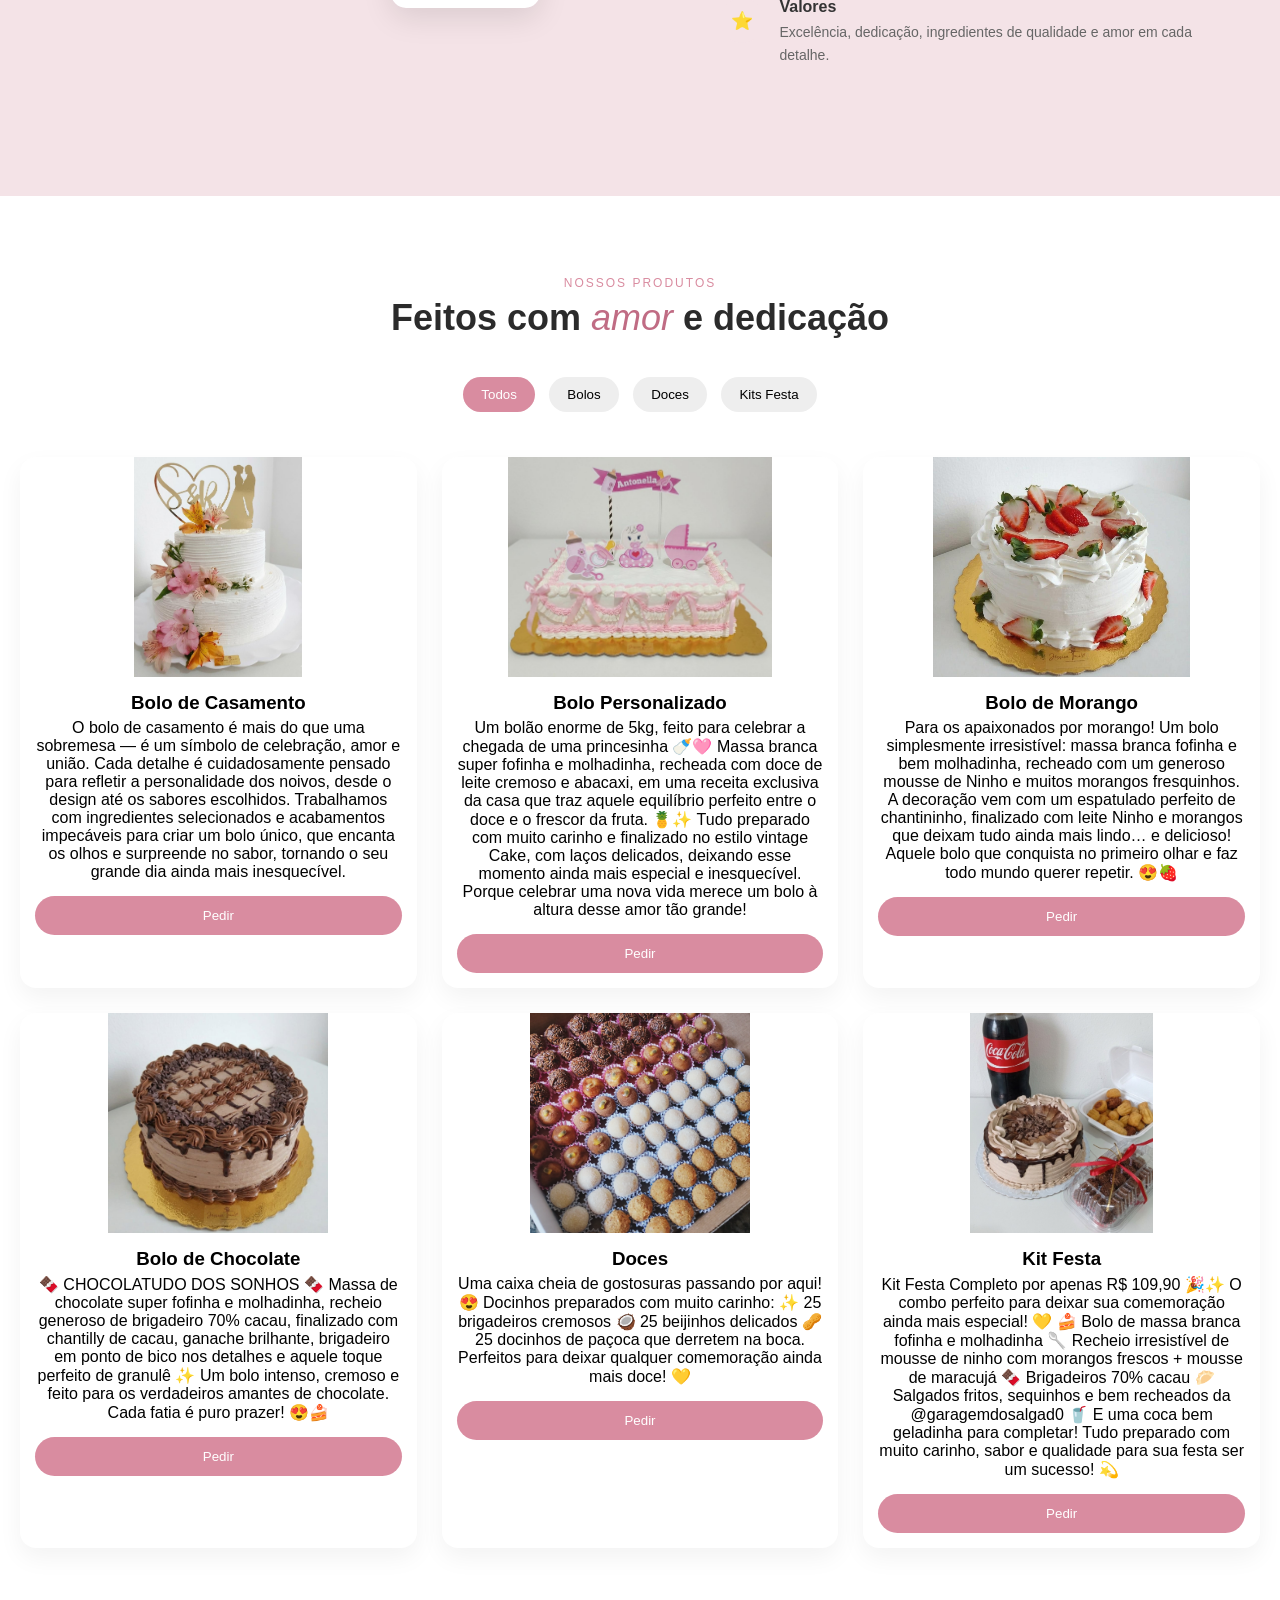
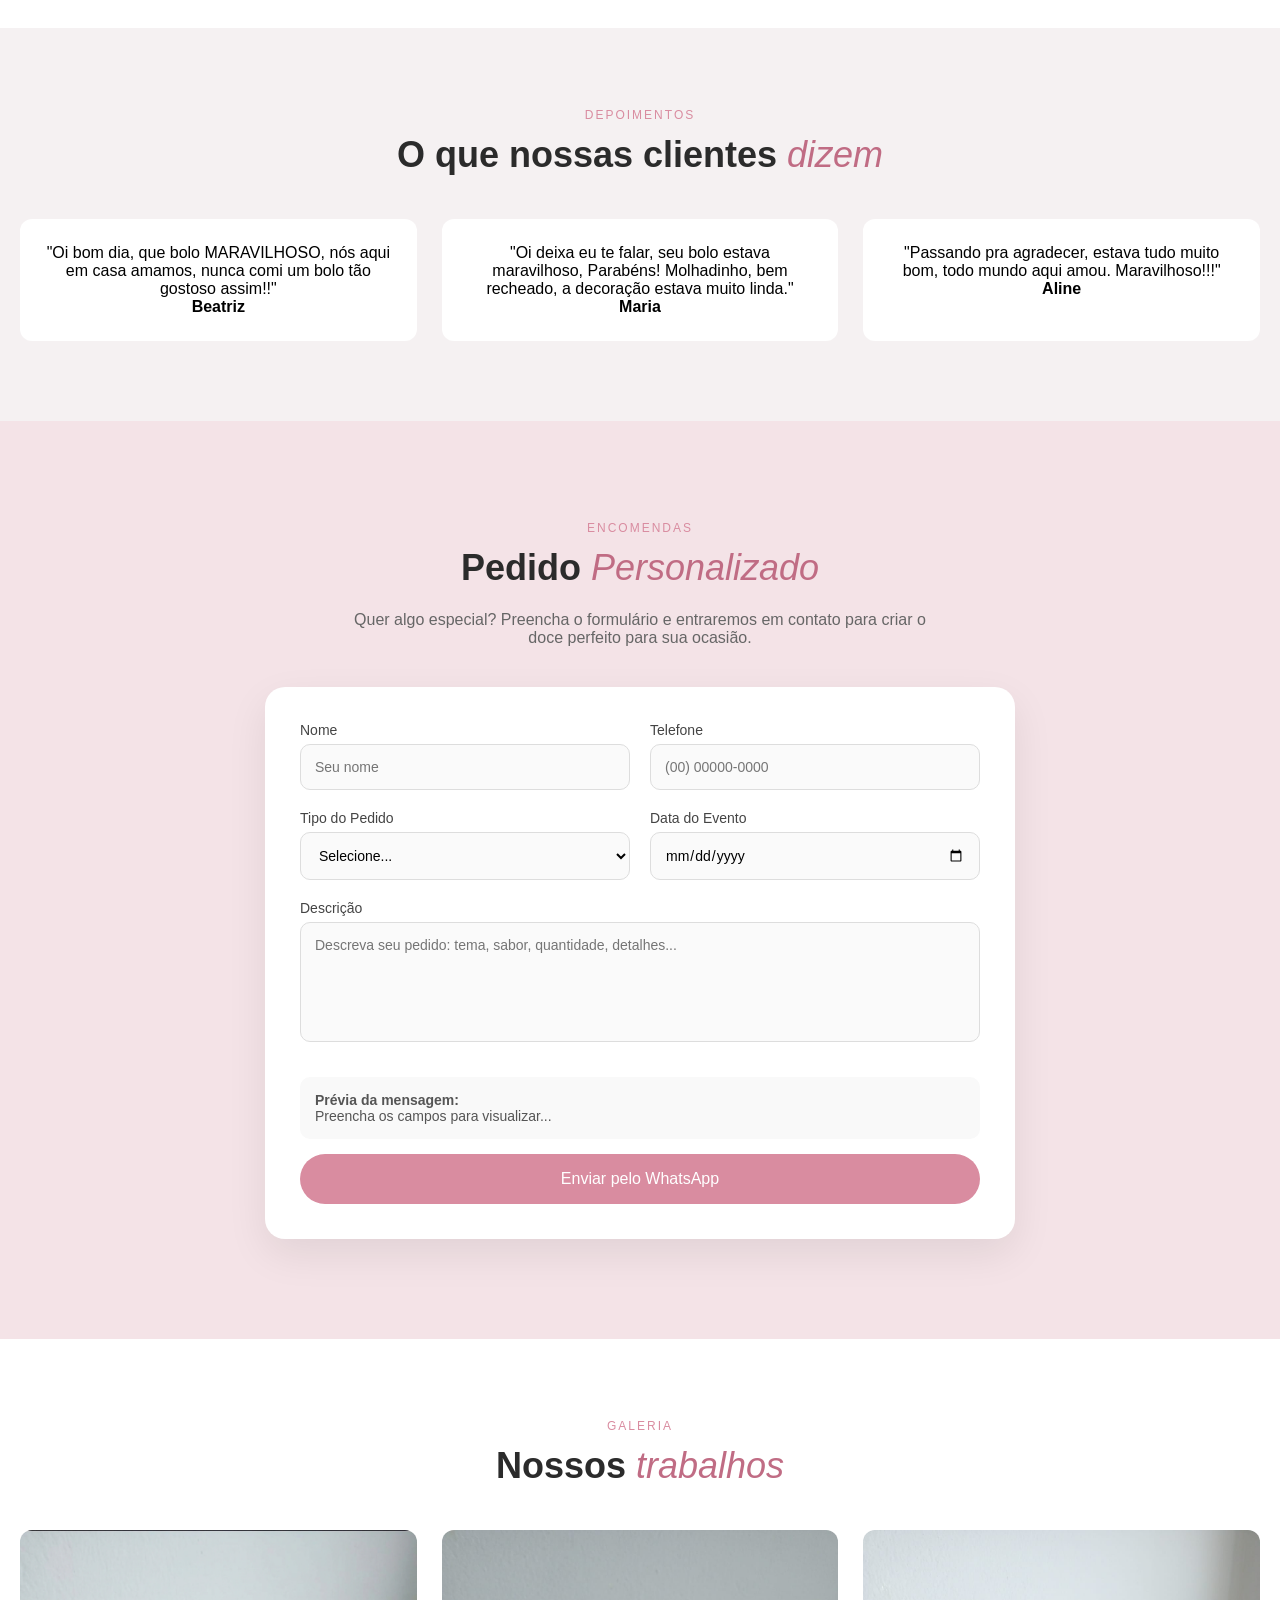
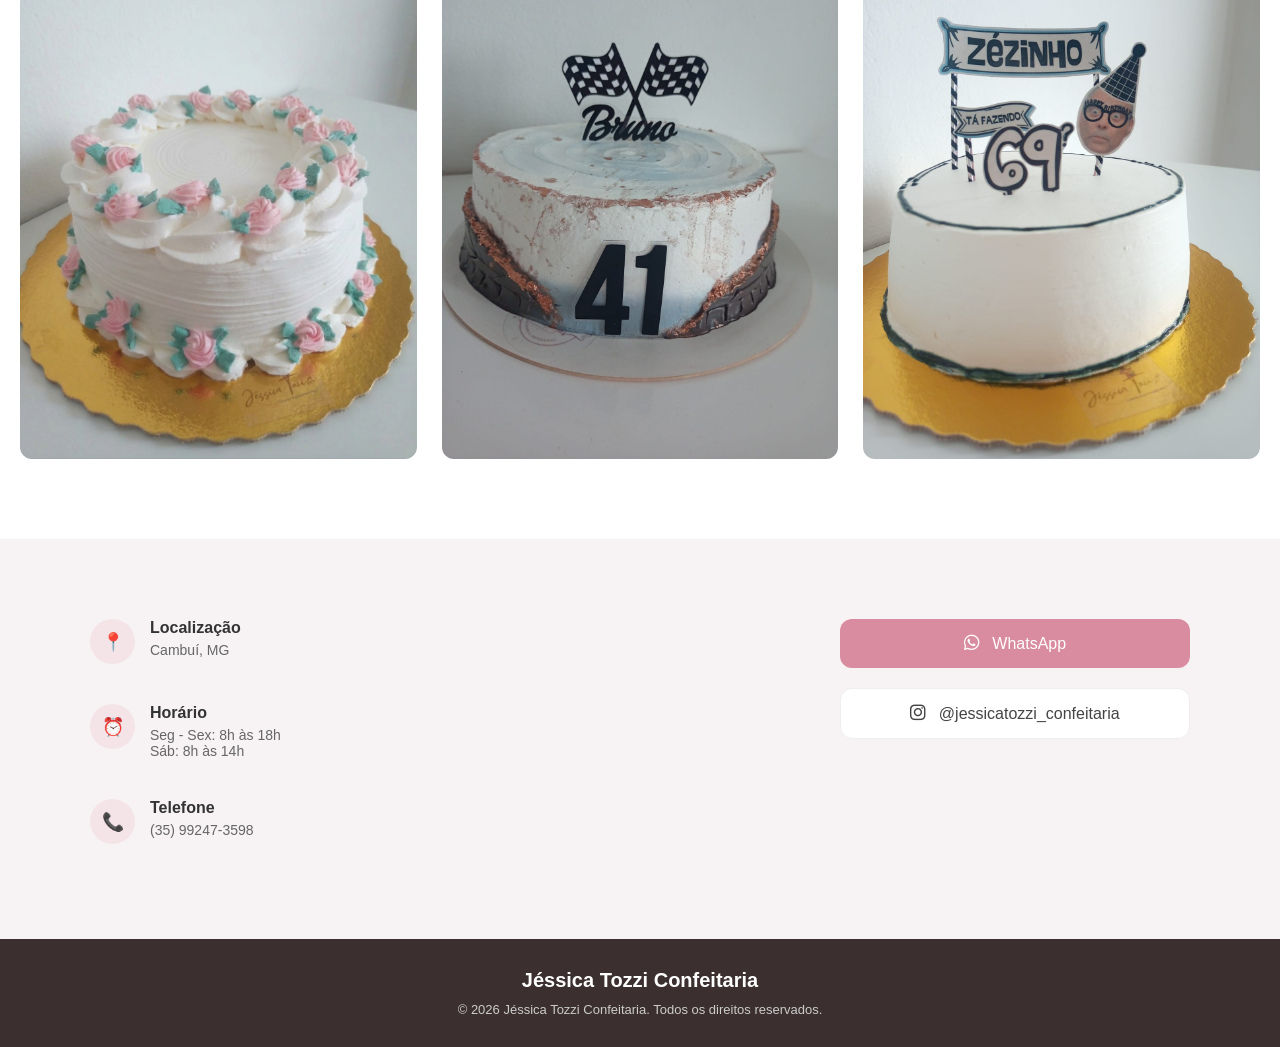
==== commit c9dc9f88: "catalogo de natal" ====
--- a/index.html
+++ b/index.html
@@ -17,15 +17,13 @@
 
   
   <section class="campanha">
-  <!-- BARRA PROMOCIONAL -->
-   <!--
+<!-- BARRA PROMOCIONAL DE NATAL -->
+
 <div class="promo-bar">
-  <img src="./assets/img/mae.png" alt="Dia das Mães">
-  <span>Especial Dia das Mães — Kits personalizados com amor </span>
-  <a href="/paginas/promocional.html">Ver opções</a>
+    <img src="/paginas/imagens/natal/natal.png" alt="Natal">
+    <span>Especial de Natal — Encomende suas sobremesas!</span>
+    <a href="/paginas/natal.html">Ver opções</a>
 </div>
-</section>
--->
 
 
 <header class="header">
--- a/css/style.css
+++ b/css/style.css
@@ -32,7 +32,7 @@
 ======================= */
 
 .promo-bar {
-  background: #c06c84;
+  background: #0b2b20;
   color: white;
   display: flex;
   align-items: center;
@@ -960,3 +960,70 @@
   }
 
 }
+
+/* =========================================
+   AJUSTE MOBILE - BARRA E CABEÇALHO
+========================================= */
+
+@media (max-width: 768px) {
+
+    /* Barra promocional */
+    .promo-bar {
+        position: fixed;
+        top: 0;
+        left: 0;
+        width: 100%;
+        min-height: 66px;
+        z-index: 2000;
+    }
+
+    /* Reserva o espaço ocupado pela barra */
+    body {
+        padding-top: 66px;
+    }
+
+    /* Cabeçalho acompanha o fluxo da página */
+    .header {
+        position: sticky;
+        top: 66px;
+        width: 100%;
+        z-index: 1000;
+    }
+
+    /* Evita que o conteúdo do banner fique escondido */
+    .hero {
+        margin-top: 0;
+        padding-top: 0;
+    }
+
+}
+
+/* CABEÇALHO MAIS COMPACTO NO MOBILE */
+
+@media (max-width: 768px) {
+
+    .container-header {
+        padding: 8px 15px;
+        gap: 5px;
+    }
+
+    .logo img {
+        height: 50px;
+    }
+
+    .nav {
+        gap: 5px;
+    }
+
+    .nav a {
+        margin: 3px;
+        font-size: 12px;
+    }
+
+    .btn-header {
+        margin-top: 5px;
+        padding: 8px 15px;
+        font-size: 13px;
+    }
+
+}
